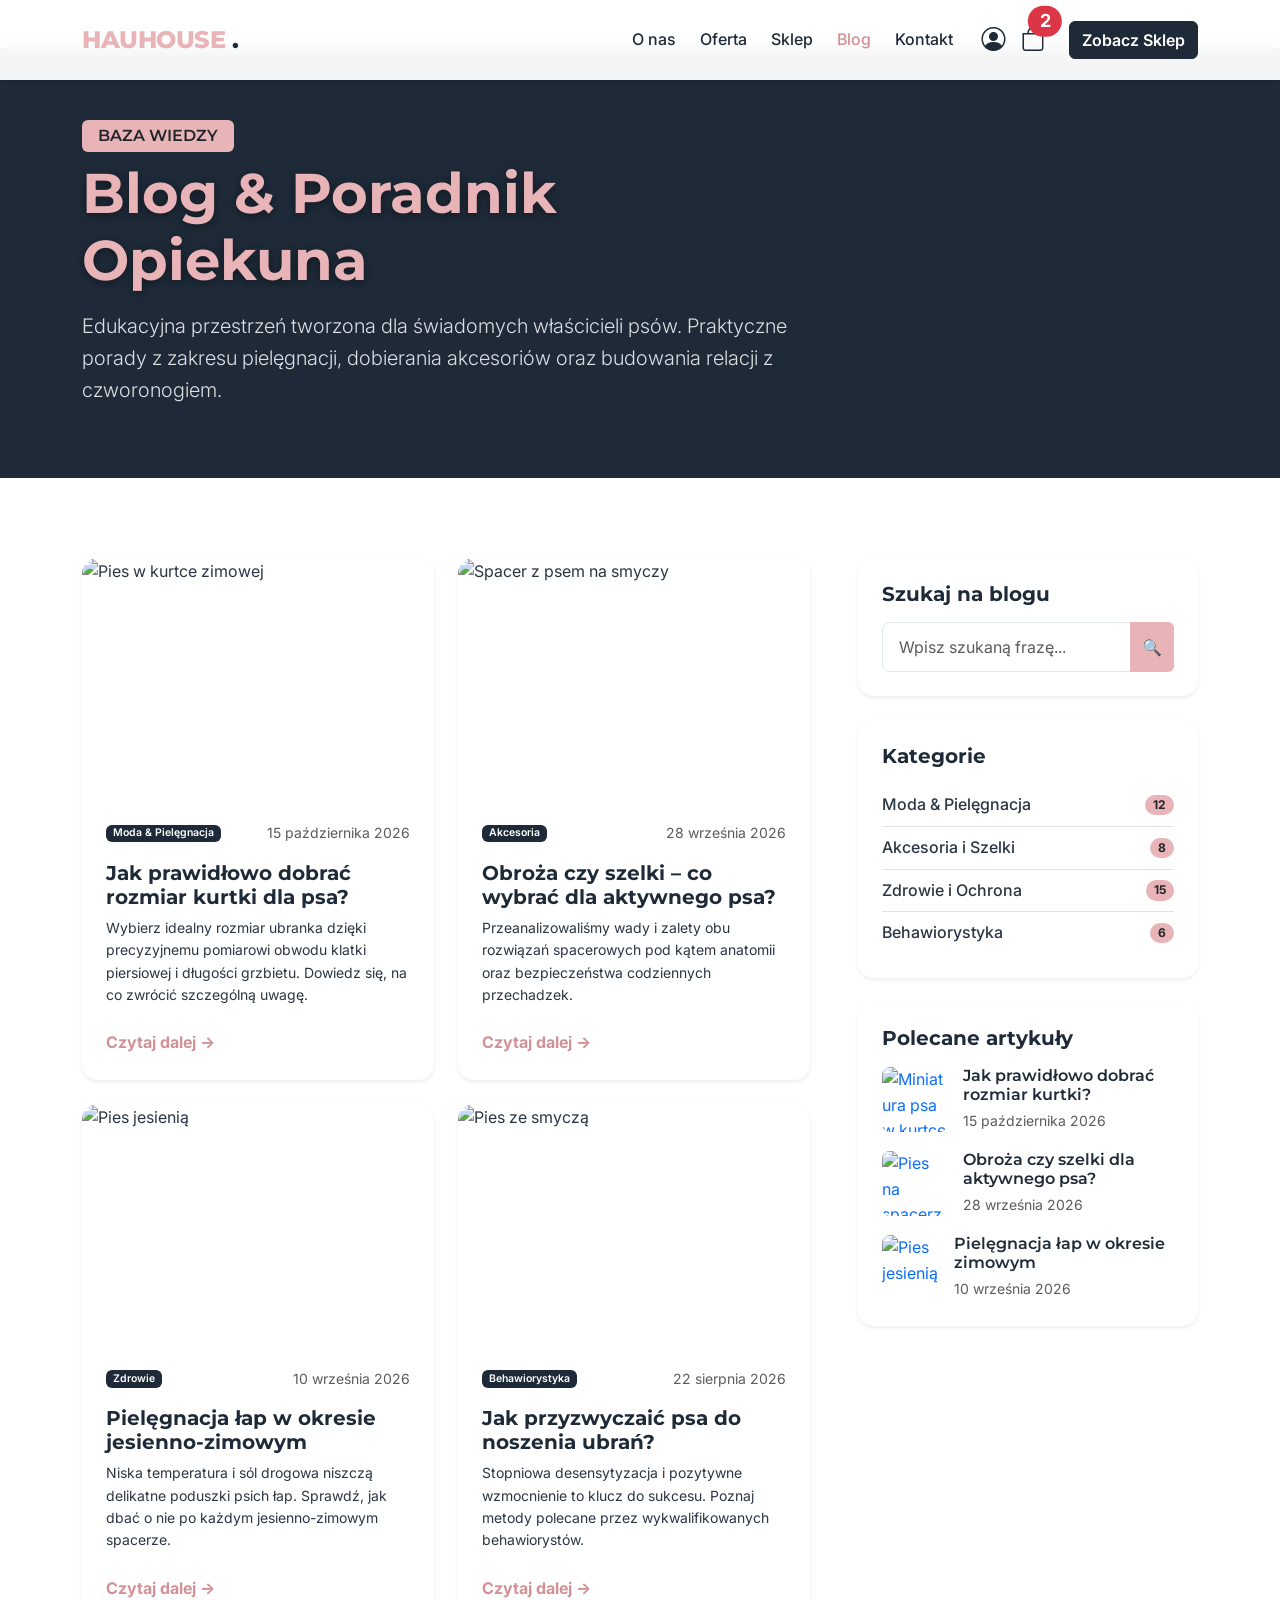
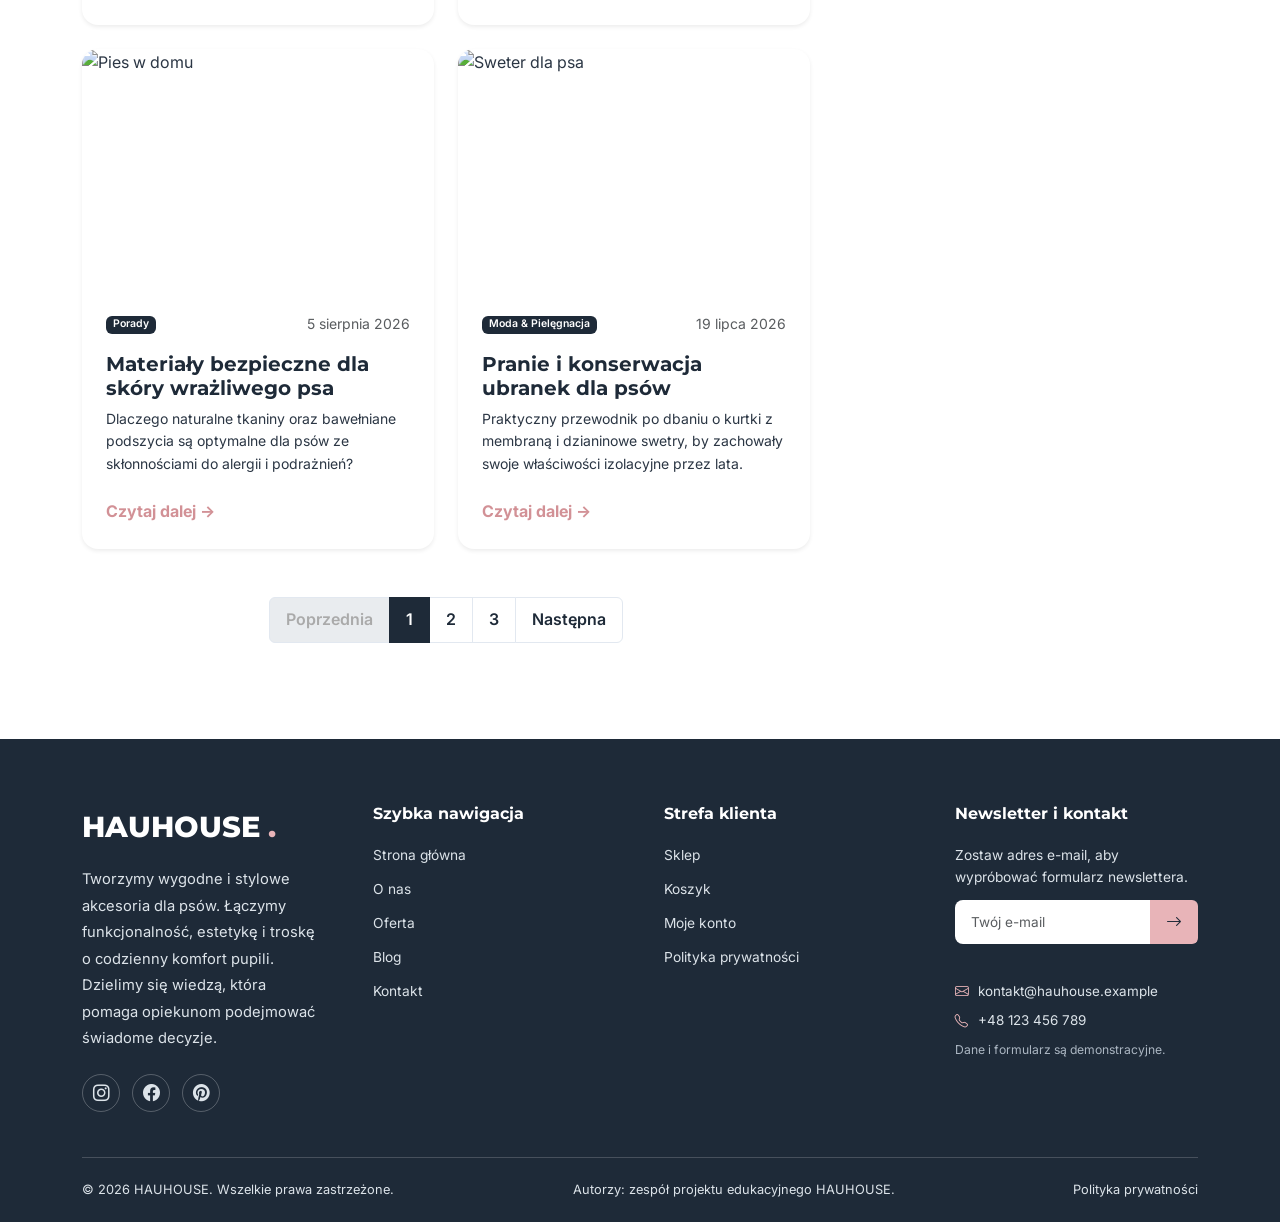
==== blog.html @ 85daff49 "Dodanie plików projektu" ====
<!DOCTYPE html>
<html lang="pl">
 <head>
  <meta charset="utf-8"/>
  <meta content="width=device-width, initial-scale=1.0" name="viewport"/>
  <title>
   Blog &amp; Poradnik Opiekuna - HAUHOUSE
  </title>
  <!-- Google Fonts -->
  <link href="https://fonts.googleapis.com" rel="preconnect"/>
  <link crossorigin="" href="https://fonts.gstatic.com" rel="preconnect"/>
  <link href="https://fonts.googleapis.com/css2?family=Inter:wght@300;400;500;600&amp;family=Montserrat:wght@500;600;700;800&amp;display=swap" rel="stylesheet"/>
  <!-- Bootstrap 5 CSS -->
  <link href="https://cdn.jsdelivr.net/npm/bootstrap@5.3.3/dist/css/bootstrap.min.css" rel="stylesheet"/>
  <!-- Bootstrap Icons - KONTO I KOSZYK -->
  <link href="https://cdn.jsdelivr.net/npm/bootstrap-icons@1.11.3/font/bootstrap-icons.min.css" rel="stylesheet"/>
  <!-- Własne style CSS -->
  <link href="style.css" rel="stylesheet"/>
 </head>
 <body>
  <!-- 1. PASEK NAWIGACYJNY -->
  <header>
   <nav class="navbar navbar-expand-lg fixed-top shadow-sm">
    <div class="container">
     <a class="navbar-brand font-heading brand-pink" href="index.html">
      HAUHOUSE
      <span class="brand-dot">
       .
      </span>
     </a>
     <button aria-controls="navbarMain" aria-expanded="false" aria-label="Prze&lstrok;&aogon;cz nawigacj&eogon;" class="navbar-toggler border-0" data-bs-target="#navbarMain" data-bs-toggle="collapse" type="button">
      <span class="navbar-toggler-icon">
      </span>
     </button>
     <div class="collapse navbar-collapse" id="navbarMain">
      <ul class="navbar-nav ms-auto mb-2 mb-lg-0 fw-medium">
       <li class="nav-item">
        <a class="nav-link" href="index.html#o-nas">
         O nas
        </a>
       </li>
       <li class="nav-item">
        <a class="nav-link" href="index.html#oferta">
         Oferta
        </a>
       </li>
       <li class="nav-item">
        <a class="nav-link" href="sklep.html">
         Sklep
        </a>
       </li>
       <li class="nav-item">
        <a class="nav-link active" href="blog.html">
         Blog
        </a>
       </li>
       <li class="nav-item">
        <a class="nav-link" href="kontakt.html">
         Kontakt
        </a>
       </li>
      </ul>
      <!-- IKONY KONTA I KOSZYKA -->
      <div class="d-flex align-items-center gap-3 ms-lg-3">
       <a aria-label="Konto u&zdot;ytkownika" class="text-primary fs-4" href="konto.html" title="Moje konto">
        <i class="bi bi-person-circle">
        </i>
       </a>
       <a aria-label="Koszyk zakupowy" class="text-primary fs-4 position-relative" href="koszyk.html" title="Koszyk">
        <i class="bi bi-bag">
        </i>
        <span class="position-absolute top-0 start-100 translate-middle badge rounded-pill bg-danger">
         2
        </span>
       </a>
       <a class="btn btn-accent ms-lg-2 d-none d-lg-inline-block" href="sklep.html">
        Zobacz Sklep
       </a>
      </div>
     </div>
    </div>
   </nav>
  </header>
  <!-- 2. NAGŁÓWEK PODSTRONY -->
  <section class="bg-primary-custom text-white py-5 mt-5">
   <div class="container py-4">
    <div class="row">
     <div class="col-lg-8">
      <span class="badge bg-accent text-dark mb-2 px-3 py-2 text-uppercase font-heading fs-6 fw-semibold">
       Baza Wiedzy
      </span>
      <h1 class="display-4 font-heading fw-bold brand-pink-title mb-3">
       Blog &amp; Poradnik Opiekuna
      </h1>
      <p class="lead text-light-custom mb-0">
       Edukacyjna przestrze&nacute; tworzona dla &sacute;wiadomych w&lstrok;a&sacute;cicieli ps&oacute;w.
                                                Praktyczne porady z zakresu piel&eogon;gnacji, dobierania akcesori&oacute;w
                                                oraz budowania relacji z czworonogiem.
      </p>
     </div>
    </div>
   </div>
  </section>
  <!-- 3. UKŁAD GŁÓWNY -->
  <div class="container py-6">
   <div class="row g-5">
    <!-- KOLUMNA Z ARTYKUŁAMI -->
    <main class="col-lg-8">
     <div class="row g-4 mb-5">
      <!-- WPIS 1 -->
      <div class="col-md-6">
       <article class="card h-100 border-0 shadow-sm custom-card">
        <div class="card-img-wrapper">
         <img alt="Pies w kurtce zimowej" class="card-img-top" src="https://images.unsplash.com/photo-1544568100-847a948585b9?auto=format&amp;fit=crop&amp;w=600&amp;q=80"/>
        </div>
        <div class="card-body p-4 d-flex flex-column">
         <div class="d-flex align-items-center justify-content-between small text-muted mb-2">
          <span class="badge bg-accent text-dark fw-semibold">
           Moda &amp; Piel&eogon;gnacja
          </span>
          <time datetime="2026-10-15">
           15 pa&zacute;dziernika 2026
          </time>
         </div>
         <h3 class="h5 card-title font-heading fw-bold text-primary my-2">
          <a class="text-primary text-decoration-none" href="single.html">
           Jak prawid&lstrok;owo dobra&cacute; rozmiar kurtki dla psa?
          </a>
         </h3>
         <p class="card-text text-body-custom small mb-4 flex-grow-1">
          Wybierz idealny rozmiar ubranka dzi&eogon;ki precyzyjnemu pomiarowi obwodu klatki piersiowej i d&lstrok;ugo&sacute;ci grzbietu. Dowiedz si&eogon;, na co zwr&oacute;ci&cacute; szczeg&oacute;ln&aogon; uwag&eogon;.
         </p>
         <a class="text-accent-dark fw-bold text-decoration-none mt-auto" href="single.html">
          Czytaj dalej &rarr;
         </a>
        </div>
       </article>
      </div>
      <!-- WPIS 2 -->
      <div class="col-md-6">
       <article class="card h-100 border-0 shadow-sm custom-card">
        <div class="card-img-wrapper">
         <img alt="Spacer z psem na smyczy" class="card-img-top" src="https://images.unsplash.com/photo-1576201836106-db1758fd1c97?auto=format&amp;fit=crop&amp;w=600&amp;q=80"/>
        </div>
        <div class="card-body p-4 d-flex flex-column">
         <div class="d-flex align-items-center justify-content-between small text-muted mb-2">
          <span class="badge bg-accent text-dark fw-semibold">
           Akcesoria
          </span>
          <time datetime="2026-09-28">
           28 wrze&sacute;nia 2026
          </time>
         </div>
         <h3 class="h5 card-title font-heading fw-bold text-primary my-2">
          <a class="text-primary text-decoration-none" href="single.html">
           Obro&zdot;a czy szelki &ndash; co wybra&cacute; dla aktywnego psa?
          </a>
         </h3>
         <p class="card-text text-body-custom small mb-4 flex-grow-1">
          Przeanalizowali&sacute;my wady i zalety obu rozwi&aogon;za&nacute; spacerowych pod k&aogon;tem anatomii oraz bezpiecze&nacute;stwa codziennych przechadzek.
         </p>
         <a class="text-accent-dark fw-bold text-decoration-none mt-auto" href="single.html">
          Czytaj dalej &rarr;
         </a>
        </div>
       </article>
      </div>
      <!-- WPIS 3 -->
      <div class="col-md-6">
       <article class="card h-100 border-0 shadow-sm custom-card">
        <div class="card-img-wrapper">
         <img alt="Pies jesieni&aogon;" class="card-img-top" src="https://images.unsplash.com/photo-1530281700549-e82e7bf110d6?auto=format&amp;fit=crop&amp;w=600&amp;q=80"/>
        </div>
        <div class="card-body p-4 d-flex flex-column">
         <div class="d-flex align-items-center justify-content-between small text-muted mb-2">
          <span class="badge bg-accent text-dark fw-semibold">
           Zdrowie
          </span>
          <time datetime="2026-09-10">
           10 wrze&sacute;nia 2026
          </time>
         </div>
         <h3 class="h5 card-title font-heading fw-bold text-primary my-2">
          <a class="text-primary text-decoration-none" href="single.html">
           Piel&eogon;gnacja &lstrok;ap w okresie jesienno-zimowym
          </a>
         </h3>
         <p class="card-text text-body-custom small mb-4 flex-grow-1">
          Niska temperatura i s&oacute;l drogowa niszcz&aogon; delikatne poduszki psich &lstrok;ap. Sprawd&zacute;, jak dba&cacute; o nie po ka&zdot;dym jesienno-zimowym spacerze.
         </p>
         <a class="text-accent-dark fw-bold text-decoration-none mt-auto" href="single.html">
          Czytaj dalej &rarr;
         </a>
        </div>
       </article>
      </div>
      <!-- WPIS 4 -->
      <div class="col-md-6">
       <article class="card h-100 border-0 shadow-sm custom-card">
        <div class="card-img-wrapper">
         <img alt="Pies ze smycz&aogon;" class="card-img-top" src="https://images.unsplash.com/photo-1583511655857-d19b40a7a54e?auto=format&amp;fit=crop&amp;w=600&amp;q=80"/>
        </div>
        <div class="card-body p-4 d-flex flex-column">
         <div class="d-flex align-items-center justify-content-between small text-muted mb-2">
          <span class="badge bg-accent text-dark fw-semibold">
           Behawiorystyka
          </span>
          <time datetime="2026-08-22">
           22 sierpnia 2026
          </time>
         </div>
         <h3 class="h5 card-title font-heading fw-bold text-primary my-2">
          <a class="text-primary text-decoration-none" href="single.html">
           Jak przyzwyczai&cacute; psa do noszenia ubra&nacute;?
          </a>
         </h3>
         <p class="card-text text-body-custom small mb-4 flex-grow-1">
          Stopniowa desensytyzacja i pozytywne wzmocnienie to klucz do sukcesu. Poznaj metody polecane przez wykwalifikowanych behawioryst&oacute;w.
         </p>
         <a class="text-accent-dark fw-bold text-decoration-none mt-auto" href="single.html">
          Czytaj dalej &rarr;
         </a>
        </div>
       </article>
      </div>
      <!-- WPIS 5 -->
      <div class="col-md-6">
       <article class="card h-100 border-0 shadow-sm custom-card">
        <div class="card-img-wrapper">
         <img alt="Pies w domu" class="card-img-top" src="https://images.unsplash.com/photo-1517849845537-4d257902454a?auto=format&amp;fit=crop&amp;w=600&amp;q=80"/>
        </div>
        <div class="card-body p-4 d-flex flex-column">
         <div class="d-flex align-items-center justify-content-between small text-muted mb-2">
          <span class="badge bg-accent text-dark fw-semibold">
           Porady
          </span>
          <time datetime="2026-08-05">
           5 sierpnia 2026
          </time>
         </div>
         <h3 class="h5 card-title font-heading fw-bold text-primary my-2">
          <a class="text-primary text-decoration-none" href="single.html">
           Materia&lstrok;y bezpieczne dla sk&oacute;ry wra&zdot;liwego psa
          </a>
         </h3>
         <p class="card-text text-body-custom small mb-4 flex-grow-1">
          Dlaczego naturalne tkaniny oraz bawe&lstrok;niane podszycia s&aogon; optymalne dla ps&oacute;w ze sk&lstrok;onno&sacute;ciami do alergii i podra&zdot;nie&nacute;?
         </p>
         <a class="text-accent-dark fw-bold text-decoration-none mt-auto" href="single.html">
          Czytaj dalej &rarr;
         </a>
        </div>
       </article>
      </div>
      <!-- WPIS 6 -->
      <div class="col-md-6">
       <article class="card h-100 border-0 shadow-sm custom-card">
        <div class="card-img-wrapper">
         <img alt="Sweter dla psa" class="card-img-top" src="https://images.unsplash.com/photo-1537151625747-768eb6cf92b2?auto=format&amp;fit=crop&amp;w=600&amp;q=80"/>
        </div>
        <div class="card-body p-4 d-flex flex-column">
         <div class="d-flex align-items-center justify-content-between small text-muted mb-2">
          <span class="badge bg-accent text-dark fw-semibold">
           Moda &amp; Piel&eogon;gnacja
          </span>
          <time datetime="2026-07-19">
           19 lipca 2026
          </time>
         </div>
         <h3 class="h5 card-title font-heading fw-bold text-primary my-2">
          <a class="text-primary text-decoration-none" href="single.html">
           Pranie i konserwacja ubranek dla ps&oacute;w
          </a>
         </h3>
         <p class="card-text text-body-custom small mb-4 flex-grow-1">
          Praktyczny przewodnik po dbaniu o kurtki z membran&aogon; i dzianinowe swetry, by zachowa&lstrok;y swoje w&lstrok;a&sacute;ciwo&sacute;ci izolacyjne przez lata.
         </p>
         <a class="text-accent-dark fw-bold text-decoration-none mt-auto" href="single.html">
          Czytaj dalej &rarr;
         </a>
        </div>
       </article>
      </div>
     </div>
     <!-- PAGINACJA -->
     <nav aria-label="Nawigacja po stronach bloga">
      <ul class="pagination justify-content-center">
       <li class="page-item disabled">
        <span aria-disabled="true" class="page-link">
         Poprzednia
        </span>
       </li>
       <li aria-current="page" class="page-item active">
        <span class="page-link">
         1
        </span>
       </li>
       <li class="page-item">
        <span class="page-link">
         2
        </span>
       </li>
       <li class="page-item">
        <span class="page-link">
         3
        </span>
       </li>
       <li class="page-item">
        <span class="page-link">
         Nast&eogon;pna
        </span>
       </li>
      </ul>
     </nav>
    </main>
    <!-- PASEK BOCZNY -->
    <aside class="col-lg-4">
     <div class="d-flex flex-column gap-4">
      <!-- WYSZUKIWARKA -->
      <div class="card border-0 shadow-sm p-4 rounded-4 bg-white">
       <h4 class="h5 font-heading fw-bold text-primary mb-3">
        Szukaj na blogu
       </h4>
       <form action="#" method="GET">
        <div class="input-group">
         <input aria-label="Szukaj" class="form-control" name="q" placeholder="Wpisz szukan&aogon; fraz&eogon;..." type="search"/>
         <button aria-label="Szukaj" class="btn btn-accent" type="submit">
          🔍
         </button>
        </div>
       </form>
      </div>
      <!-- KATEGORIE -->
      <div class="card border-0 shadow-sm p-4 rounded-4 bg-white">
       <h4 class="h5 font-heading fw-bold text-primary mb-3">
        Kategorie
       </h4>
       <ul class="list-group list-group-flush">
        <li class="list-group-item d-flex justify-content-between align-items-center px-0 bg-transparent">
         <span class="text-decoration-none text-body-custom fw-medium">
          Moda &amp; Piel&eogon;gnacja
         </span>
         <span class="badge bg-accent text-dark rounded-pill">
          12
         </span>
        </li>
        <li class="list-group-item d-flex justify-content-between align-items-center px-0 bg-transparent">
         <span class="text-decoration-none text-body-custom fw-medium">
          Akcesoria i Szelki
         </span>
         <span class="badge bg-accent text-dark rounded-pill">
          8
         </span>
        </li>
        <li class="list-group-item d-flex justify-content-between align-items-center px-0 bg-transparent">
         <span class="text-decoration-none text-body-custom fw-medium">
          Zdrowie i Ochrona
         </span>
         <span class="badge bg-accent text-dark rounded-pill">
          15
         </span>
        </li>
        <li class="list-group-item d-flex justify-content-between align-items-center px-0 bg-transparent">
         <span class="text-decoration-none text-body-custom fw-medium">
          Behawiorystyka
         </span>
         <span class="badge bg-accent text-dark rounded-pill">
          6
         </span>
        </li>
       </ul>
      </div>
      <!-- POLECANE ARTYKUŁY -->
      <div class="card border-0 shadow-sm p-4 rounded-4 bg-white">
       <h4 class="h5 font-heading fw-bold text-primary mb-3">
        Polecane artyku&lstrok;y
       </h4>
       <div class="d-flex flex-column gap-3">
        <a class="d-flex align-items-center text-decoration-none group" href="single.html">
         <img alt="Miniatura psa w kurtce" class="rounded-3 me-3 object-fit-cover" height="65" src="https://images.unsplash.com/photo-1544568100-847a948585b9?auto=format&amp;fit=crop&amp;w=150&amp;q=80" width="65"/>
         <div>
          <h5 class="h6 font-heading fw-semibold text-primary mb-1 line-clamp-2">
           Jak prawid&lstrok;owo dobra&cacute; rozmiar kurtki?
          </h5>
          <small class="text-muted">
           15 pa&zacute;dziernika 2026
          </small>
         </div>
        </a>
        <a class="d-flex align-items-center text-decoration-none group" href="single.html">
         <img alt="Pies na spacerze" class="rounded-3 me-3 object-fit-cover" height="65" src="https://images.unsplash.com/photo-1576201836106-db1758fd1c97?auto=format&amp;fit=crop&amp;w=150&amp;q=80" width="65"/>
         <div>
          <h5 class="h6 font-heading fw-semibold text-primary mb-1 line-clamp-2">
           Obro&zdot;a czy szelki dla aktywnego psa?
          </h5>
          <small class="text-muted">
           28 wrze&sacute;nia 2026
          </small>
         </div>
        </a>
        <a class="d-flex align-items-center text-decoration-none group" href="single.html">
         <img alt="Pies jesieni&aogon;" class="rounded-3 me-3 object-fit-cover" height="65" src="https://images.unsplash.com/photo-1530281700549-e82e7bf110d6?auto=format&amp;fit=crop&amp;w=150&amp;q=80" width="65"/>
         <div>
          <h5 class="h6 font-heading fw-semibold text-primary mb-1 line-clamp-2">
           Piel&eogon;gnacja &lstrok;ap w okresie zimowym
          </h5>
          <small class="text-muted">
           10 wrze&sacute;nia 2026
          </small>
         </div>
        </a>
       </div>
      </div>
     </div>
    </aside>
   </div>
  </div>
  <!-- 4. STOPKA SERWISU -->
  <footer aria-label="Stopka serwisu" class="corporate-footer">
   <div class="container">
    <div class="row g-4 g-lg-5">
     <!-- KOLUMNA 1: O MARCE -->
     <div class="col-12 col-md-6 col-lg-3">
      <a class="footer-brand" href="index.html">
       HAUHOUSE
       <span>
        .
       </span>
      </a>
      <p class="footer-description">
       Tworzymy wygodne i stylowe akcesoria dla ps&oacute;w. &Lstrok;&aogon;czymy funkcjonalno&sacute;&cacute;, estetyk&eogon; i trosk&eogon; o codzienny komfort pupili. Dzielimy si&eogon; wiedz&aogon;, kt&oacute;ra pomaga opiekunom podejmowa&cacute; &sacute;wiadome decyzje.
      </p>
      <div aria-label="Media spo&lstrok;eczno&sacute;ciowe" class="footer-socials">
       <a aria-label="Instagram &mdash; strona platformy, profil HAUHOUSE nie istnieje" href="https://www.instagram.com/" rel="noopener noreferrer" target="_blank" title="Instagram (link demonstracyjny)">
        <i aria-hidden="true" class="bi bi-instagram">
        </i>
       </a>
       <a aria-label="Facebook &mdash; strona platformy, profil HAUHOUSE nie istnieje" href="https://www.facebook.com/" rel="noopener noreferrer" target="_blank" title="Facebook (link demonstracyjny)">
        <i aria-hidden="true" class="bi bi-facebook">
        </i>
       </a>
       <a aria-label="Pinterest &mdash; strona platformy, profil HAUHOUSE nie istnieje" href="https://www.pinterest.com/" rel="noopener noreferrer" target="_blank" title="Pinterest (link demonstracyjny)">
        <i aria-hidden="true" class="bi bi-pinterest">
        </i>
       </a>
      </div>
     </div>
     <!-- KOLUMNA 2: NAWIGACJA -->
     <div class="col-6 col-md-6 col-lg-3">
      <h2 class="footer-heading">
       Szybka nawigacja
      </h2>
      <ul class="footer-links">
       <li>
        <a href="index.html">
         Strona g&lstrok;&oacute;wna
        </a>
       </li>
       <li>
        <a href="index.html#o-nas">
         O nas
        </a>
       </li>
       <li>
        <a href="index.html#oferta">
         Oferta
        </a>
       </li>
       <li>
        <a href="blog.html">
         Blog
        </a>
       </li>
       <li>
        <a href="kontakt.html">
         Kontakt
        </a>
       </li>
      </ul>
     </div>
     <!-- KOLUMNA 3: STREFA KLIENTA -->
     <div class="col-6 col-md-6 col-lg-3">
      <h2 class="footer-heading">
       Strefa klienta
      </h2>
      <ul class="footer-links">
       <li>
        <a href="sklep.html">
         Sklep
        </a>
       </li>
       <li>
        <a href="koszyk.html">
         Koszyk
        </a>
       </li>
       <li>
        <a href="konto.html">
         Moje konto
        </a>
       </li>
       <li>
        <a href="polityka-prywatnosci.html">
         Polityka prywatno&sacute;ci
        </a>
       </li>
      </ul>
     </div>
     <!-- KOLUMNA 4: NEWSLETTER I KONTAKT -->
     <div class="col-12 col-md-6 col-lg-3">
      <h2 class="footer-heading">
       Newsletter i kontakt
      </h2>
      <p class="footer-newsletter-label">
       Zostaw adres e-mail, aby wypr&oacute;bowa&cacute; formularz newslettera.
      </p>
      <form aria-label="Formularz demonstracyjny newslettera" class="footer-newsletter">
       <label class="visually-hidden" for="footer-newsletter-email">
        Adres e-mail
       </label>
       <div class="input-group">
        <input autocomplete="email" class="form-control" id="footer-newsletter-email" name="email" placeholder="Tw&oacute;j e-mail" required="" type="email"/>
        <button aria-label="Wypr&oacute;buj zapis na newsletter" class="btn footer-newsletter-button" type="submit">
         <i aria-hidden="true" class="bi bi-arrow-right">
         </i>
        </button>
       </div>
       <p aria-live="polite" class="footer-newsletter-status" role="status">
       </p>
      </form>
      <p class="footer-contact">
       <i aria-hidden="true" class="bi bi-envelope">
       </i>
       <a href="mailto:kontakt@hauhouse.example">
        kontakt@hauhouse.example
       </a>
      </p>
      <p class="footer-contact">
       <i aria-hidden="true" class="bi bi-telephone">
       </i>
       <a href="tel:+48123456789">
        +48 123 456 789
       </a>
      </p>
      <p class="footer-small">
       Dane i formularz s&aogon; demonstracyjne.
      </p>
     </div>
    </div>
    <!-- DOLNY PASEK PRAWNY -->
    <div class="footer-bottom">
     <span>
      &copy; 2026 HAUHOUSE. Wszelkie prawa zastrze&zdot;one.
     </span>
     <span>
      Autorzy: zesp&oacute;&lstrok; projektu edukacyjnego HAUHOUSE.
     </span>
     <a href="polityka-prywatnosci.html">
      Polityka prywatno&sacute;ci
     </a>
    </div>
   </div>
  </footer>
  <!-- Bootstrap 5 JS Bundle -->
  <script src="https://cdn.jsdelivr.net/npm/bootstrap@5.3.3/dist/js/bootstrap.bundle.min.js">
  </script>
  <script>
   // Newsletter demonstracyjny: nie zapisuje ani nie przesyła danych.
    document.querySelectorAll('.footer-newsletter').forEach(function (form) {
        form.addEventListener('submit', function (event) {
            event.preventDefault();
            if (!form.reportValidity()) return;
            const status = form.querySelector('.footer-newsletter-status');
            status.textContent = 'To formularz demonstracyjny. Adres nie został zapisany ani wysłany.';
            form.reset();
        });
    });
  </script>
 </body>
</html>
---- style.css ----
/* ======================================================================
   HAUHOUSE - Niestandardowy arkusz stylów
   ====================================================================== */

/* 1. ZMIENNE GLOBALNE I KOLORYSTYKA MARKI */
:root {
    --color-primary: #1E2A38;
    --color-secondary: #F8F6F2;
    --color-accent: #E8B4B8;
    --color-text: #2B3644;
    --color-white: #FFFFFF;

    --color-accent-dark: #d29196;
    --color-primary-light: #2c3e52;

    --font-heading: 'Montserrat', sans-serif;
    --font-body: 'Inter', sans-serif;

    --bs-primary: var(--color-primary);
    --bs-body-font-family: var(--font-body);
    --bs-body-color: var(--color-text);
}

/* 2. PŁYNNY SCROLL I RESET */
html {
    scroll-behavior: smooth;
    scroll-padding-top: 80px;
}

body {
    font-family: var(--font-body);
    color: var(--color-text);
    background-color: var(--color-white);
    line-height: 1.6;
}

/* 3. TYPOGRAFIA */
.font-heading {
    font-family: var(--font-heading);
}

h1, h2, h3, h4, h5, h6 {
    font-family: var(--font-heading);
    color: var(--color-primary);
}

.brand-pink-title {
    color: #E8B4B8 !important;
    text-shadow: 0 2px 10px rgba(0, 0, 0, 0.4);
}

.brand-pink {
    color: #E8B4B8 !important;
    font-weight: 800;
    font-size: 1.5rem;
    letter-spacing: -0.5px;
}

.brand-dot {
    color: var(--color-primary);
}

.text-primary {
    color: var(--color-primary) !important;
}

.text-accent {
    color: var(--color-accent) !important;
}

.text-body-custom {
    color: var(--color-text);
}

.text-light-custom {
    color: rgba(255, 255, 255, 0.85);
}

.text-accent-dark {
    color: var(--color-accent-dark);
}

.tracking-wider {
    letter-spacing: 1.5px;
}

/* 4. PRZYCISKI I AKCENTY */
.btn-accent {
    background-color: var(--color-accent);
    color: var(--color-primary);
    border: none;
    font-weight: 600;
    transition: all 0.3s ease;
}

.btn-accent:hover,
.btn-accent:focus {
    background-color: var(--color-accent-dark);
    color: var(--color-primary);
    transform: translateY(-2px);
    box-shadow: 0 4px 12px rgba(232, 180, 184, 0.4);
}

.btn-outline-primary {
    color: var(--color-primary);
    border-color: var(--color-primary);
}

.btn-outline-primary:hover {
    background-color: var(--color-primary);
    border-color: var(--color-primary);
    color: var(--color-white);
}

.bg-primary-custom {
    background-color: var(--color-primary) !important;
}

.bg-secondary-custom {
    background-color: var(--color-secondary) !important;
}

.bg-accent {
    background-color: var(--color-accent) !important;
}

.border-accent {
    border-color: var(--color-accent) !important;
}

/* 5. PASEK NAWIGACYJNY I HERO */
.navbar {
    background-color: rgba(255, 255, 255, 0.95);
    backdrop-filter: blur(10px);
    padding-top: 1rem;
    padding-bottom: 1rem;
    transition: all 0.3s ease;
}

.nav-link {
    color: var(--color-primary) !important;
    margin: 0 0.25rem;
}

.nav-link:hover,
.nav-link.active {
    color: var(--color-accent-dark) !important;
}

.hero-section {
    background: linear-gradient(
        135deg,
        var(--color-primary) 0%,
        var(--color-primary-light) 100%
    );
    padding-top: 140px;
    padding-bottom: 90px;
    min-height: 85vh;
}

.hero-img {
    object-fit: cover;
    width: 100%;
    max-height: 500px;
}

.hero-floating-card {
    position: absolute;
    bottom: -20px;
    left: -20px;
    background: var(--color-white);
    border-left: 4px solid var(--color-accent);
}

/* 6. KARTY W OFERCIE I BLOGU */
.custom-card {
    border-radius: 1rem;
    overflow: hidden;
    transition: transform 0.3s ease, box-shadow 0.3s ease;
    background-color: var(--color-white);
}

.custom-card:hover {
    transform: translateY(-8px);
    box-shadow: 0 15px 30px rgba(30, 42, 56, 0.1) !important;
}

.card-img-wrapper {
    height: 240px;
    overflow: hidden;
}

.card-img-wrapper img {
    width: 100%;
    height: 100%;
    object-fit: cover;
    transition: transform 0.5s ease;
}

.custom-card:hover .card-img-wrapper img {
    transform: scale(1.05);
}

/* 7. SEKCJA KONTAKT */
.contact-icon-box {
    width: 48px;
    height: 48px;
    background-color: var(--color-white);
    display: flex;
    align-items: center;
    justify-content: center;
    font-size: 1.25rem;
    box-shadow: 0 4px 10px rgba(0, 0, 0, 0.05);
}

.form-control,
.form-select {
    border-color: #E2E8F0;
    color: var(--color-text);
    padding: 0.75rem 1rem;
    border-radius: 0.5rem;
}

.form-control:focus,
.form-select:focus {
    border-color: var(--color-accent-dark);
    box-shadow: 0 0 0 0.25rem rgba(232, 180, 184, 0.25);
}

/* ======================================================================
   SEKCJA SPECYFICZNA DLA MODUŁU BLOGA (blog.html & single.html)
   ====================================================================== */

.breadcrumb-wrapper {
    padding-top: 95px !important;
}

.article-lead-image {
    max-height: 480px;
    object-fit: cover;
    width: 100%;
}

.article-figure-image {
    max-height: 400px;
    object-fit: cover;
    width: 100%;
}

.pagination .page-item .page-link {
    color: var(--color-primary);
    border-color: #E2E8F0;
}

.pagination .page-item.active .page-link {
    background-color: var(--color-primary);
    border-color: var(--color-primary);
    color: var(--color-white);
}

.pagination .page-item .page-link:hover {
    background-color: var(--color-secondary);
    color: var(--color-primary-light);
}

.line-clamp-2 {
    display: -webkit-box;
    -webkit-line-clamp: 2;
    -webkit-box-orient: vertical;
    overflow: hidden;
}

/* ======================================================================
   POMOCNICZE KLASY I MEDIA QUERIES
   ====================================================================== */

.py-6 {
    padding-top: 5rem;
    padding-bottom: 5rem;
}

.max-w-700 {
    max-width: 700px;
}

.hover-white:hover {
    color: var(--color-white) !important;
}

@media (max-width: 991.98px) {
    .hero-section {
        padding-top: 120px;
        text-align: center;
    }

    .hero-floating-card {
        display: none !important;
    }

    .py-6 {
        padding-top: 3.5rem;
        padding-bottom: 3.5rem;
    }

    .breadcrumb-wrapper {
        padding-top: 85px !important;
    }
}

/* ======================================================================
   POPRAWIONE KOLORY: PRZYCISK W NAWIGACJI I ETYKIETY KATEGORII
   Reguły są poza @media, więc działają na komputerach i telefonach.
   ====================================================================== */

/* Tylko przycisk „Zobacz Sklep” w pasku nawigacji */
body .navbar a.btn.btn-accent {
    background-color: #1E2A38 !important;
    color: #FFFFFF !important;
    border: 1px solid #1E2A38 !important;
}

body .navbar a.btn.btn-accent:hover,
body .navbar a.btn.btn-accent:focus,
body .navbar a.btn.btn-accent:active {
    background-color: #2C3E52 !important;
    color: #FFFFFF !important;
    border-color: #2C3E52 !important;
}

/* Etykiety kategorii wewnątrz kart artykułów na stronie głównej i blogu */
body .custom-card .badge.bg-accent,
body .custom-card .badge.bg-accent.text-dark {
    background-color: #1E2A38 !important;
    color: #FFFFFF !important;
}

/* MODUŁ E-COMMERCE */

/* MODUŁ SKLEP */

/* ==========================================
   HAUHOUSE - STYLE STRONY SKLEPU
   ========================================== */

/* Nagłówek sklepu */

.shop-heading {
    padding: 2rem 0 3rem;
}

.shop-heading p {
    max-width: 700px;
}

/* Breadcrumb */

.breadcrumb-wrapper {
    padding-top: 95px !important;
}

.breadcrumb-item + .breadcrumb-item::before {
    color: var(--color-accent-dark);
}

.breadcrumb-item.active {
    color: var(--color-accent-dark);
}

/* Sekcja sklepu */

.shop-section {
    background-color: var(--color-white);
}

/* Panel filtrów */

.filter-panel {
    background-color: var(--color-secondary);
    padding: 1.75rem;
    border-radius: 1rem;
    position: sticky;
    top: 110px;
}

.filter-group h3 {
    font-family: var(--font-heading);
    font-size: 1rem;
    font-weight: 700;
    color: var(--color-primary);
    margin-bottom: 1rem;
}

.filter-option {
    display: flex;
    align-items: center;
    gap: 0.65rem;
    margin-bottom: 0.75rem;
    color: var(--color-text);
    font-size: 0.9rem;
    cursor: pointer;
}

.filter-option input {
    width: 17px;
    height: 17px;
    accent-color: var(--color-accent-dark);
    cursor: pointer;
    flex-shrink: 0;
}

.filter-panel hr {
    border-color: #dce0e4;
    margin: 1.5rem 0;
}

/* Suwak cenowy */

.form-range::-webkit-slider-thumb {
    background-color: var(--color-accent-dark);
}

.form-range::-moz-range-thumb {
    background-color: var(--color-accent-dark);
    border: none;
}

/* Pasek sortowania */

.shop-toolbar {
    padding: 1rem 1.25rem;
    background-color: var(--color-secondary);
    border-radius: 0.75rem;
}

.shop-toolbar select {
    min-width: 190px;
    background-color: var(--color-white);
}

/* Zdjęcia produktów */

.product-image {
    position: relative;
    height: 240px;
    overflow: hidden;
    background-color: var(--color-secondary);
}

.product-image img {
    width: 100%;
    height: 100%;
    object-fit: cover;
    transition: transform 0.5s ease;
}

.custom-card:hover .product-image img {
    transform: scale(1.05);
}

/* Etykiety promocyjne */

.product-badge {
    position: absolute;
    top: 15px;
    left: 15px;
    background-color: var(--color-accent);
    color: var(--color-primary);
    font-family: var(--font-heading);
    font-size: 0.75rem;
    font-weight: 700;
    padding: 0.45rem 0.8rem;
    border-radius: 2rem;
    z-index: 2;
}

/* Ceny produktów */

.product-price {
    font-family: var(--font-heading);
    font-size: 1.2rem;
    font-weight: 800;
    color: var(--color-primary);
}

.product-price del {
    display: inline-block;
    margin-left: 0.4rem;
    font-family: var(--font-body);
    font-size: 0.85rem;
    font-weight: 400;
    color: #999;
}

/* Przyciski kart */

.product-item .btn {
    font-size: 0.9rem;
    font-weight: 600;
    padding: 0.65rem 0.5rem;
}

/* Paginacja */

.pagination .page-item .page-link {
    color: var(--color-primary);
    border-color: #E2E8F0;
    padding: 0.6rem 1rem;
    font-weight: 600;
}

.pagination .page-item.active .page-link {
    background-color: var(--color-primary);
    border-color: var(--color-primary);
    color: var(--color-white);
}

.pagination .page-item .page-link:hover {
    background-color: var(--color-accent);
    color: var(--color-primary);
}

.pagination .page-item.disabled .page-link {
    color: #aaa;
}

/* Brak produktów */

#noProducts {
    background-color: var(--color-secondary);
    border-radius: 1rem;
}

/* Responsywność */

@media (max-width: 991.98px) {

    .filter-panel {
        position: static;
        margin-bottom: 1rem;
    }

    .shop-heading {
        padding-bottom: 2rem;
    }

}

@media (max-width: 575.98px) {

    .shop-toolbar {
        align-items: stretch !important;
    }

    .shop-toolbar > div {
        width: 100%;
    }

    .shop-toolbar select {
        width: 100%;
        min-width: 0;
    }

    .product-image {
        height: 220px;
    }

    .filter-panel {
        padding: 1.25rem;
    }

}

/* MODUŁ PRODUKT */


/* =====================================
   STRONA SZCZEGÓŁÓW PRODUKTU HAUHOUSE
===================================== */

.product-page {
    padding-top: 30px;
    padding-bottom: 80px;
}

/* BREADCRUMB */

.product-breadcrumb {
    margin-bottom: 30px;
}

.product-breadcrumb .breadcrumb {
    font-size: 13px;
}

.product-breadcrumb a {
    color: #777;
    text-decoration: none;
}

.product-breadcrumb a:hover {
    color: #c58d9d;
}

.product-breadcrumb .active {
    color: #222;
}

/* GŁÓWNA SEKCJA */

.product-main {
    align-items: start;
    margin-bottom: 90px;
}

/* GALERIA */

.product-main-image {
    position: relative;
    overflow: hidden;
    border-radius: 16px;
    background: #f5f2ef;
}

.product-main-image img {
    width: 100%;
    height: 540px;
    object-fit: cover;
    display: block;
}

.product-image-badge {
    position: absolute;
    top: 20px;
    left: 20px;
    z-index: 2;
    background: #c58d9d;
    color: white;
    padding: 8px 15px;
    border-radius: 30px;
    font-size: 12px;
    font-weight: 600;
}

.product-thumbnails {
    display: grid;
    grid-template-columns: repeat(4, 1fr);
    gap: 12px;
    margin-top: 15px;
}

.thumbnail {
    padding: 0;
    border: 2px solid transparent;
    border-radius: 10px;
    overflow: hidden;
    background: none;
    cursor: pointer;
}

.thumbnail img {
    width: 100%;
    height: 110px;
    display: block;
    object-fit: cover;
}

.thumbnail.active {
    border-color: #c58d9d;
}

/* INFORMACJE O PRODUKCIE */

.product-details {
    padding: 10px 0 0 15px;
}

.product-category {
    color: #bd8998;
    font-size: 12px;
    font-weight: 700;
    letter-spacing: 2px;
    margin-bottom: 12px;
}

.product-details h1 {
    font-family: 'Montserrat', sans-serif;
    font-size: 34px;
    font-weight: 700;
    line-height: 1.3;
    margin-bottom: 12px;
    color: #242424;
}

.product-code {
    color: #888;
    font-size: 13px;
    margin-bottom: 15px;
}

.product-rating {
    display: flex;
    align-items: center;
    gap: 9px;
    margin-bottom: 22px;
    font-size: 13px;
}

.stars {
    color: #e6a94e;
    letter-spacing: 2px;
    font-size: 17px;
}

.rating-number {
    font-weight: 600;
}

.product-rating a {
    color: #777;
    text-decoration: underline;
}

/* CENA */

.product-details .product-price {
    display: flex;
    align-items: center;
    flex-wrap: wrap;
    gap: 12px;
    margin-bottom: 15px;
}

.current-price {
    font-family: 'Montserrat', sans-serif;
    font-size: 30px;
    font-weight: 700;
    color: #242424;
}

.old-price {
    font-size: 16px;
    color: #999;
    text-decoration: line-through;
}

.discount-label {
    background: #f4e2e6;
    color: #a65f73;
    padding: 5px 10px;
    border-radius: 5px;
    font-size: 12px;
    font-weight: 700;
}

/* DOSTĘPNOŚĆ */

.product-availability {
    color: #48815b;
    font-size: 13px;
    font-weight: 600;
    margin-bottom: 22px;
}

.product-availability i {
    margin-right: 5px;
}

.product-intro {
    color: #666;
    font-size: 14px;
    line-height: 1.9;
    margin-bottom: 25px;
}

.product-details hr {
    border-color: #e9e9e9;
    margin: 25px 0;
}

/* FORMULARZ */

.product-form .form-label {
    font-size: 13px;
    font-weight: 600;
    margin-bottom: 9px;
}

.product-form .form-select,
.product-form .form-control {
    border: 1px solid #dedede;
    border-radius: 8px;
    min-height: 46px;
    font-size: 14px;
    box-shadow: none;
}

.product-form .form-select:focus,
.product-form .form-control:focus {
    border-color: #c58d9d;
}

.quantity-wrapper {
    max-width: 130px;
}

/* PRZYCISK KOSZYKA */

.btn-add-cart {
    display: flex;
    align-items: center;
    justify-content: center;
    gap: 10px;
    width: 100%;
    min-height: 52px;
    background: #c58d9d;
    border: 1px solid #c58d9d;
    border-radius: 8px;
    color: white;
    font-size: 14px;
    font-weight: 700;
    transition: 0.3s;
}

.btn-add-cart:hover {
    background: #ad7586;
    border-color: #ad7586;
    color: white;
}

/* ZALETY PRODUKTU */

.product-benefits {
    display: flex;
    flex-wrap: wrap;
    gap: 20px;
    margin-top: 28px;
}

.product-benefits div {
    display: flex;
    align-items: center;
    gap: 8px;
    color: #777;
    font-size: 12px;
}

.product-benefits i {
    color: #c58d9d;
    font-size: 18px;
}

/* ZAKŁADKI */

.product-information {
    margin-bottom: 90px;
}

.product-tabs {
    border-bottom: 1px solid #e6e6e6;
    gap: 25px;
}

.product-tabs .nav-link {
    color: #777;
    background: transparent;
    border: none;
    border-bottom: 2px solid transparent;
    border-radius: 0;
    padding: 15px 5px;
    font-size: 14px;
    font-weight: 600;
}

.product-tabs .nav-link:hover {
    color: #c58d9d;
}

.product-tabs .nav-link.active {
    color: #c58d9d;
    background: transparent;
    border-bottom: 2px solid #c58d9d;
}

.product-tab-content {
    padding: 35px 5px;
    color: #666;
    font-size: 14px;
    line-height: 1.9;
}

.product-tab-content h3 {
    font-family: 'Montserrat', sans-serif;
    font-size: 21px;
    color: #292929;
    font-weight: 700;
    margin-bottom: 20px;
}

.product-tab-content ul {
    padding-left: 20px;
}

.product-tab-content li {
    margin-bottom: 8px;
}

/* TABELA SPECYFIKACJI */

.specification-table {
    max-width: 750px;
    font-size: 14px;
}

.specification-table th {
    width: 35%;
    color: #444;
    font-weight: 600;
}

.specification-table td {
    color: #777;
}

/* OPINIE */

.review-summary {
    display: flex;
    align-items: center;
    gap: 20px;
    padding: 20px 0 30px;
}

.review-big-number {
    font-family: 'Montserrat', sans-serif;
    font-size: 48px;
    font-weight: 700;
    color: #292929;
}

.review-summary p {
    margin: 5px 0 0;
    font-size: 13px;
}

.review-item {
    max-width: 800px;
    border-top: 1px solid #e9e9e9;
    padding: 22px 0;
}

.review-item h5 {
    color: #292929;
    font-size: 15px;
    font-weight: 700;
    margin: 8px 0;
}

.review-item p {
    margin-bottom: 8px;
}

.review-author {
    font-size: 12px;
    color: #999;
}

/* POLECANE PRODUKTY */

.related-products {
    padding-top: 15px;
}

.product-page .section-heading {
    margin-bottom: 35px;
}

.product-page .section-heading h2 {
    font-family: 'Montserrat', sans-serif;
    font-size: 28px;
    font-weight: 700;
    color: #292929;
    margin-bottom: 12px;
}

.product-page .section-heading > p:last-child {
    color: #888;
    font-size: 14px;
}

.related-card {
    height: 100%;
}

.related-card img {
    width: 100%;
    height: 260px;
    object-fit: cover;
    border-radius: 12px;
    transition: transform 0.4s;
}

.related-card > a {
    display: block;
    overflow: hidden;
    border-radius: 12px;
}

.related-card > a:hover img {
    transform: scale(1.04);
}

.related-card-info {
    padding-top: 15px;
}

.related-card-info h5 {
    font-size: 15px;
    font-weight: 600;
    margin-bottom: 7px;
}

.related-card-info h5 a {
    color: #292929;
    text-decoration: none;
}

.related-card-info h5 a:hover {
    color: #c58d9d;
}

.related-card-info p {
    font-size: 14px;
    font-weight: 700;
    color: #292929;
}

/* STOPKA */

.site-footer {
    background: #282626;
    color: #fff;
    padding: 55px 0 20px;
}

.site-footer h3 {
    font-family: 'Montserrat', sans-serif;
    font-weight: 800;
    margin-bottom: 15px;
}

.site-footer h5 {
    font-size: 14px;
    font-weight: 700;
    margin-bottom: 18px;
}

.site-footer p,
.site-footer li {
    color: #c7c3c3;
    font-size: 13px;
    line-height: 1.8;
}

.site-footer ul {
    list-style: none;
    padding: 0;
}

.site-footer li {
    margin-bottom: 8px;
}

.site-footer a {
    color: #c7c3c3;
    text-decoration: none;
    transition: 0.3s;
}

.site-footer a:hover {
    color: #d7a4b2;
}

.footer-socials {
    display: flex;
    gap: 15px;
    font-size: 20px;
}

.footer-bottom {
    border-top: 1px solid #484444;
    margin-top: 35px;
    padding-top: 20px;
    text-align: center;
}

.footer-bottom p {
    margin: 0;
    font-size: 12px;
}


/* RESPONSYWNOŚĆ */

@media (max-width: 991px) {
    .product-details {
        padding: 10px 0 0;
    }

    .product-main-image img {
        height: 450px;
    }

    .product-main {
        margin-bottom: 65px;
    }

    .related-card img {
        height: 220px;
    }
}

@media (max-width: 576px) {
    .product-page {
        padding-top: 30px;
        padding-bottom: 55px;
    }

    .product-main-image img {
        height: 350px;
    }

    .thumbnail img {
        height: 75px;
    }

    .product-details h1 {
        font-size: 26px;
    }

    .current-price {
        font-size: 26px;
    }

    .product-benefits {
        gap: 13px;
    }

    .product-benefits div {
        font-size: 11px;
    }

    .product-tabs {
        gap: 8px;
        flex-wrap: nowrap;
        overflow-x: auto;
    }

    .product-tabs .nav-link {
        white-space: nowrap;
        font-size: 12px;
        padding: 12px 4px;
    }

    .product-tab-content {
        padding: 25px 0;
    }

    .product-page .section-heading h2 {
        font-size: 23px;
    }

    .related-card img {
        height: 170px;
    }

    .related-card-info h5 {
        font-size: 13px;
    }
}

/* ODSTĘP POD NAWIGACJĄ */

.product-page {
    padding-top: 70px !important;
}
/* ODSTĘP POD NAWIGACJĄ */

.product-page {
    padding-top: 130px !important;
}

/* Odstęp między okruszkami a produktem */
.product-breadcrumb {
    margin-bottom: 35px;
}

/* Wersja mobilna */
@media (max-width: 576px) {
    .product-page {
        padding-top: 95px !important;
    }
}

/* MODUŁ KOSZYK */


/* =====================================
   STRONA KOSZYKA HAUHOUSE
===================================== */

.cart-page {
    padding-top: 150px;
    padding-bottom: 90px;
}

/* NAGŁÓWEK */

.cart-heading {
    margin-bottom: 25px;
}

.cart-category {
    color: #bd8998;
    font-size: 12px;
    font-weight: 700;
    letter-spacing: 2px;
    margin-bottom: 12px;
}

.cart-heading h1 {
    font-family: 'Montserrat', sans-serif;
    font-size: 36px;
    font-weight: 700;
    color: #242424;
    margin-bottom: 12px;
}

.cart-heading > p:last-child {
    color: #888;
    font-size: 14px;
}

/* BREADCRUMB */

.cart-breadcrumb {
    margin-bottom: 35px;
}

.cart-breadcrumb .breadcrumb {
    font-size: 13px;
}

.cart-breadcrumb a {
    color: #777;
    text-decoration: none;
}

.cart-breadcrumb a:hover {
    color: #c58d9d;
}

.cart-breadcrumb .active {
    color: #222;
}

/* KARTA PRODUKTÓW */

.cart-products-card {
    background: white;
    border: 1px solid #ededed;
    border-radius: 14px;
    padding: 25px;
}

.cart-card-heading {
    display: flex;
    align-items: center;
    justify-content: space-between;
    margin-bottom: 25px;
}

.cart-card-heading h2 {
    font-family: 'Montserrat', sans-serif;
    font-size: 19px;
    font-weight: 700;
    color: #292929;
    margin: 0;
}

.cart-card-heading span {
    color: #999;
    font-size: 13px;
}

/* TABELA */

.cart-table {
    margin-bottom: 0;
    min-width: 650px;
}

.cart-table thead th {
    color: #888;
    font-size: 11px;
    font-weight: 700;
    text-transform: uppercase;
    letter-spacing: 0.7px;
    border-bottom: 1px solid #ededed;
    padding: 15px 10px;
    white-space: nowrap;
}

.cart-table tbody td {
    padding: 20px 10px;
    border-bottom: 1px solid #f0f0f0;
}

.cart-product {
    display: flex;
    align-items: center;
    gap: 14px;
    min-width: 210px;
}

.cart-product img {
    width: 75px;
    height: 80px;
    object-fit: cover;
    border-radius: 9px;
    background: #f5f2ef;
}

.cart-product h5 {
    font-size: 13px;
    font-weight: 700;
    color: #292929;
    margin-bottom: 7px;
}

.cart-product small {
    display: block;
    color: #999;
    font-size: 11px;
    margin-top: 3px;
}

.cart-price {
    color: #333 !important;
    font-size: 13px;
    white-space: nowrap;
}

.quantity-input {
    width: 70px;
    height: 38px;
    border: 1px solid #dedede;
    border-radius: 7px;
    font-size: 13px;
    text-align: center;
    box-shadow: none !important;
}

.quantity-input:focus {
    border-color: #c58d9d;
}

.delete-product {
    background: transparent;
    border: none;
    color: #aaa;
    font-size: 18px;
    transition: 0.3s;
}

.delete-product:hover {
    color: #c45d70;
}

/* DOLNA CZĘŚĆ TABELI */

.cart-bottom {
    display: flex;
    justify-content: space-between;
    align-items: center;
    padding-top: 22px;
}

.continue-shopping {
    color: #bd8998;
    font-size: 13px;
    font-weight: 600;
    text-decoration: none;
}

.continue-shopping:hover {
    color: #a66c7d;
}

.continue-shopping i {
    margin-right: 6px;
}

.clear-cart {
    background: transparent;
    border: none;
    color: #999;
    font-size: 12px;
    text-decoration: underline;
}

.clear-cart:hover {
    color: #c45d70;
}

/* PUSTY KOSZYK */

.empty-cart {
    text-align: center;
    padding: 45px 15px;
}

.empty-cart > i {
    font-size: 55px;
    color: #d6a5b2;
}

.empty-cart h3 {
    font-family: 'Montserrat', sans-serif;
    font-size: 20px;
    font-weight: 700;
    margin-top: 15px;
}

.empty-cart p {
    color: #999;
    font-size: 13px;
}

.btn-cart-shop {
    background: #c58d9d;
    color: white;
    padding: 12px 25px;
    border-radius: 8px;
    font-size: 13px;
    font-weight: 600;
    margin-top: 10px;
}

.btn-cart-shop:hover {
    background: #ad7586;
    color: white;
}

/* KOD RABATOWY */

.coupon-card {
    display: flex;
    gap: 18px;
    align-items: flex-start;
    background: #fbf7f7;
    border: 1px solid #f0e5e8;
    border-radius: 14px;
    padding: 25px;
    margin-top: 25px;
}

.coupon-icon {
    width: 45px;
    height: 45px;
    min-width: 45px;
    display: flex;
    justify-content: center;
    align-items: center;
    background: #f3e1e6;
    color: #bd8998;
    border-radius: 10px;
    font-size: 21px;
}

.coupon-content {
    flex: 1;
    min-width: 0;
}

.coupon-content h3 {
    font-family: 'Montserrat', sans-serif;
    font-size: 16px;
    font-weight: 700;
    color: #292929;
    margin-bottom: 7px;
}

.coupon-content p {
    color: #999;
    font-size: 12px;
}

.coupon-form {
    display: flex;
    gap: 10px;
    margin-top: 15px;
}

.coupon-form input {
    height: 45px;
    border: 1px solid #dedede;
    border-radius: 7px;
    font-size: 13px;
    box-shadow: none !important;
}

.coupon-form input:focus {
    border-color: #c58d9d;
}

.coupon-form button {
    background: #c58d9d;
    color: white;
    border: none;
    border-radius: 7px;
    padding: 0 20px;
    font-size: 12px;
    font-weight: 700;
    white-space: nowrap;
    transition: 0.3s;
}

.coupon-form button:hover {
    background: #ad7586;
}

.coupon-message {
    margin: 10px 0 0;
    font-size: 12px;
}

.coupon-message.success {
    color: #48815b;
}

.coupon-message.error {
    color: #c45d70;
}

/* PODSUMOWANIE */

.order-summary {
    position: sticky;
    background: white;
    border: 1px solid #ededed;
    border-radius: 14px;
    padding: 27px;
   
    top: 110px;
}

.order-summary h2 {
    font-family: 'Montserrat', sans-serif;
    font-size: 19px;
    font-weight: 700;
    color: #292929;
    margin-bottom: 25px;
}

.summary-line {
    display: flex;
    justify-content: space-between;
    gap: 10px;
    margin-bottom: 18px;
    color: #888;
    font-size: 13px;
}

.summary-line strong {
    color: #333;
    font-weight: 600;
    white-space: nowrap;
}

.shipping-info {
    color: #48815b;
    font-size: 11px;
    margin-top: -5px;
}

.shipping-info i {
    margin-right: 5px;
}

.order-summary hr {
    border-color: #e9e9e9;
    margin: 22px 0;
}

.summary-total {
    display: flex;
    justify-content: space-between;
    align-items: center;
    gap: 10px;
    color: #292929;
    font-size: 14px;
    font-weight: 700;
}

.summary-total strong {
    font-family: 'Montserrat', sans-serif;
    font-size: 22px;
    white-space: nowrap;
}

.tax-info {
    color: #aaa;
    font-size: 11px;
    margin-top: 12px;
}

/* PRZYCISK ZAMÓWIENIA */

.btn-checkout {
    display: flex;
    align-items: center;
    justify-content: center;
    gap: 12px;
    width: 100%;
    min-height: 52px;
    margin-top: 20px;
    background: #c58d9d;
    color: white;
    border: 1px solid #c58d9d;
    border-radius: 8px;
    text-decoration: none;
    font-size: 13px;
    font-weight: 700;
    transition: 0.3s;
}

.btn-checkout:hover {
    background: #ad7586;
    border-color: #ad7586;
    color: white;
}

.btn-checkout.disabled {
    opacity: 0.5;
    pointer-events: none;
}

.secure-info {
    display: flex;
    justify-content: center;
    align-items: center;
    gap: 7px;
    margin-top: 18px;
    color: #999;
    font-size: 11px;
}

.secure-info i {
    color: #48815b;
    font-size: 15px;
}

/* DOSTAWA I ZALETY */

.delivery-card {
    background: #fbf7f7;
    border-radius: 14px;
    padding: 22px;
    margin-top: 20px;
}

.delivery-card > div {
    display: flex;
    align-items: center;
    gap: 13px;
    margin-bottom: 20px;
}

.delivery-card > div:last-child {
    margin-bottom: 0;
}

.delivery-card i {
    color: #c58d9d;
    font-size: 21px;
}

.delivery-card span {
    display: flex;
    flex-direction: column;
    gap: 4px;
}

.delivery-card strong {
    color: #444;
    font-size: 12px;
}

.delivery-card small {
    color: #999;
    font-size: 11px;
}

/* RESPONSYWNOŚĆ */

@media (max-width: 991px) {

    .cart-page {
        padding-top: 130px;
    }

    .order-summary {
        position: static;
    }

}

@media (max-width: 576px) {

    .cart-page {
        padding-top: 105px;
        padding-bottom: 55px;
    }

    .cart-heading h1 {
        font-size: 28px;
    }

    .cart-products-card {
        padding: 15px;
    }

    .cart-card-heading h2 {
        font-size: 16px;
    }

    .cart-card-heading span {
        font-size: 11px;
    }

    .cart-table {
        min-width: 620px;
    }

    .cart-bottom {
        gap: 12px;
        flex-wrap: wrap;
    }

    .coupon-card {
        padding: 18px;
        gap: 12px;
    }

    .coupon-form {
        flex-wrap: wrap;
    }

    .coupon-form button {
        min-height: 43px;
        flex: 1;
    }

    .order-summary {
        padding: 22px;
    }

    .summary-total strong {
        font-size: 19px;
    }


}

/* Licznik produktów przy ikonie koszyka */
.cart-count {
    font-size: 11px !important;
    line-height: 1;
    min-width: 17px;
    height: 17px;
    padding: 2px 5px;
    border-radius: 50%;
    display: flex;
    align-items: center;
    justify-content: center;
}

/* ==========================================================
   MODUŁ KONTO — reguły ograniczone do body.account-view
   ========================================================== */

        body.account-view {
            --primary: #1E2A38;
            --secondary: #F8F6F2;
            --accent: #E8B4B8;
            --accent-dark: #c78d9d;
            --text: #2B3644;
            --muted: #9299A1;
            --border: #EAEAEA;
            --success: #438b72;
        }

        body.account-view * {
            box-sizing: border-box;
        }

        body.account-view {
            font-family: "Inter", sans-serif;
            color: var(--text);
            background: #FAF9F7;
            line-height: 1.6;
            overflow-x: hidden;
        }

        body.account-view h1,
body.account-view h2,
body.account-view h3,
body.account-view h4,
body.account-view h5 {
            font-family: "Montserrat", sans-serif;
            color: var(--primary);
        }

        /* Nawigacja */

        body.account-view .navbar {
            background: rgba(255,255,255,.97);
            backdrop-filter: blur(10px);
            padding: 16px 0;
            z-index: 1030;
        }

        body.account-view .brand-pink {
            color: var(--accent-dark);
            font-family: "Montserrat", sans-serif;
            font-size: 1.5rem;
            font-weight: 800;
        }

        body.account-view .brand-dot {
            color: var(--primary);
        }

        body.account-view .navbar .nav-link {
            color: var(--primary) !important;
            margin: 0 5px;
        }

        body.account-view .navbar .nav-link:hover {
            color: var(--accent-dark) !important;
        }

        body.account-view .navbar .btn-accent {
            background: var(--primary);
            color: white;
            border: 1px solid var(--primary);
            padding: 10px 20px;
            font-weight: 600;
        }

        body.account-view .navbar .btn-accent:hover {
            background: #34475d;
            color: white;
        }

        /* Główna sekcja */

        body.account-view .account-page {
            padding-top: 125px;
            padding-bottom: 80px;
        }

        body.account-view .page-heading {
            margin-bottom: 35px;
        }

        body.account-view .page-eyebrow {
            color: var(--accent-dark);
            font-size: 12px;
            letter-spacing: 2px;
            font-weight: 800;
            margin-bottom: 10px;
        }

        body.account-view .page-heading h1 {
            font-size: clamp(30px, 4vw, 42px);
            font-weight: 800;
            margin-bottom: 8px;
        }

        body.account-view .page-heading p {
            color: var(--muted);
            margin-bottom: 0;
        }

        /* Układ panelu */

        body.account-view .account-layout {
            display: grid;
            grid-template-columns: 260px minmax(0, 1fr);
            gap: 28px;
            align-items: start;
        }

        /* Sidebar */

        body.account-view .account-sidebar {
            background: white;
            border: 1px solid var(--border);
            border-radius: 18px;
            padding: 22px;
            position: sticky;
            top: 105px;
        }

        body.account-view .sidebar-profile {
            display: flex;
            align-items: center;
            gap: 13px;
            padding-bottom: 22px;
            border-bottom: 1px solid var(--border);
            margin-bottom: 20px;
        }

        body.account-view .profile-avatar {
            width: 49px;
            height: 49px;
            min-width: 49px;
            border-radius: 50%;
            background: #f8e8e9;
            color: var(--accent-dark);
            display: flex;
            align-items: center;
            justify-content: center;
            font-size: 22px;
        }

        body.account-view .sidebar-profile h5 {
            font-size: 14px;
            font-weight: 700;
            margin-bottom: 3px;
        }

        body.account-view .sidebar-profile small {
            font-size: 11px;
            color: var(--muted);
        }

        body.account-view .sidebar-label {
            font-size: 10px;
            font-weight: 800;
            color: #a2a7ad;
            letter-spacing: 1.5px;
            margin-bottom: 12px;
        }

        body.account-view .account-menu {
            display: flex;
            flex-direction: column;
            gap: 6px;
        }

        body.account-view .account-menu button {
            width: 100%;
            display: flex;
            align-items: center;
            gap: 12px;
            text-align: left;
            padding: 12px 13px;
            border: none;
            border-radius: 10px;
            background: transparent;
            color: #6f7882;
            font-size: 13px;
            font-weight: 600;
            transition: .2s;
        }

        body.account-view .account-menu button i {
            font-size: 17px;
            width: 20px;
            text-align: center;
        }

        body.account-view .account-menu button:hover {
            background: var(--secondary);
            color: var(--primary);
        }

        body.account-view .account-menu button.active {
            background: #f8e9ea;
            color: var(--primary);
        }

        body.account-view .account-menu button.logout-link {
            color: #c16f79;
            margin-top: 10px;
        }

        body.account-view .account-menu button.logout-link:hover {
            background: #fff1f2;
        }

        /* Główny obszar */

        body.account-view .account-main {
            min-width: 0;
        }

        body.account-view .account-section {
            display: none;
            animation: fadeIn .25s ease;
        }

        body.account-view .account-section.active {
            display: block;
        }

        @keyframes fadeIn {
            from {
                opacity: 0;
                transform: translateY(5px);
            }
            to {
                opacity: 1;
                transform: translateY(0);
            }
        }

        body.account-view .section-heading {
            margin-bottom: 22px;
        }

        body.account-view .section-heading h2 {
            font-size: 23px;
            font-weight: 800;
            margin-bottom: 6px;
        }

        body.account-view .section-heading p {
            color: var(--muted);
            font-size: 13px;
            margin-bottom: 0;
        }

        /* Powitanie */

        body.account-view .welcome-card {
            position: relative;
            overflow: hidden;
            background: var(--primary);
            color: white;
            border-radius: 18px;
            padding: 30px;
            margin-bottom: 24px;
        }

        body.account-view .welcome-card::after {
            content: "";
            position: absolute;
            width: 210px;
            height: 210px;
            right: -55px;
            top: -100px;
            border-radius: 50%;
            border: 35px solid rgba(232,180,184,.16);
        }

        body.account-view .welcome-card .welcome-label {
            color: var(--accent);
            font-size: 11px;
            font-weight: 800;
            letter-spacing: 2px;
            margin-bottom: 10px;
        }

        body.account-view .welcome-card h2 {
            color: white;
            font-size: clamp(21px, 3vw, 28px);
            font-weight: 800;
            margin-bottom: 8px;
            position: relative;
            z-index: 1;
        }

        body.account-view .welcome-card p {
            color: rgba(255,255,255,.75);
            font-size: 13px;
            margin-bottom: 0;
            position: relative;
            z-index: 1;
        }

        /* Statystyki */

        body.account-view .stats-grid {
            display: grid;
            grid-template-columns: repeat(3, minmax(0, 1fr));
            gap: 16px;
            margin-bottom: 26px;
        }

        body.account-view .stat-card {
            background: white;
            border: 1px solid var(--border);
            border-radius: 15px;
            padding: 20px;
            min-width: 0;
        }

        body.account-view .stat-icon {
            width: 40px;
            height: 40px;
            display: flex;
            align-items: center;
            justify-content: center;
            border-radius: 11px;
            background: #f9eded;
            color: var(--accent-dark);
            font-size: 18px;
            margin-bottom: 14px;
        }

        body.account-view .stat-card strong {
            display: block;
            font-family: "Montserrat", sans-serif;
            font-size: 23px;
            color: var(--primary);
            font-weight: 800;
        }

        body.account-view .stat-card span {
            color: var(--muted);
            font-size: 12px;
        }

        /* Karty zawartości */

        body.account-view .content-card {
            background: white;
            border: 1px solid var(--border);
            border-radius: 16px;
            padding: 25px;
            margin-bottom: 22px;
            min-width: 0;
        }

        body.account-view .content-card-heading {
            display: flex;
            justify-content: space-between;
            align-items: center;
            flex-wrap: wrap;
            gap: 12px;
            margin-bottom: 20px;
        }

        body.account-view .content-card-heading h3 {
            font-size: 17px;
            font-weight: 800;
            margin: 0;
        }

        body.account-view .text-link {
            color: var(--accent-dark);
            font-size: 12px;
            font-weight: 700;
            text-decoration: none;
        }

        body.account-view .text-link:hover {
            color: var(--primary);
        }

        /* Tabela zamówień */

        body.account-view .orders-table {
            min-width: 620px;
            margin-bottom: 0;
        }

        body.account-view .orders-table thead th {
            color: #999fa6;
            font-size: 10px;
            font-weight: 800;
            letter-spacing: 1px;
            text-transform: uppercase;
            border-bottom: 1px solid var(--border);
            padding: 13px 12px;
            white-space: nowrap;
        }

        body.account-view .orders-table td {
            padding: 16px 12px;
            font-size: 12px;
            vertical-align: middle;
            border-bottom: 1px solid #f2f2f2;
        }

        body.account-view .order-number {
            font-weight: 800;
            color: var(--primary);
        }

        body.account-view .order-amount {
            font-weight: 700;
            white-space: nowrap;
        }

        body.account-view .status {
            display: inline-flex;
            align-items: center;
            gap: 6px;
            padding: 6px 10px;
            border-radius: 30px;
            font-size: 10px;
            font-weight: 700;
            white-space: nowrap;
        }

        body.account-view .status-progress {
            color: #98743c;
            background: #fff4dd;
        }

        body.account-view .status-sent {
            color: #438b72;
            background: #e8f5ee;
        }

        body.account-view .status-completed {
            color: #55799b;
            background: #eaf1f8;
        }

        body.account-view .order-details-btn {
            border: none;
            background: transparent;
            color: var(--accent-dark);
            font-size: 12px;
            font-weight: 700;
        }

        body.account-view .order-details-btn:hover {
            color: var(--primary);
        }

        /* Adres */

        body.account-view .address-box {
            background: #fbfaf8;
            border: 1px solid var(--border);
            border-radius: 13px;
            padding: 22px;
        }

        body.account-view .address-box h4 {
            font-size: 15px;
            font-weight: 800;
            margin-bottom: 15px;
        }

        body.account-view .address-box p {
            color: #737c85;
            font-size: 13px;
            margin-bottom: 5px;
        }

        body.account-view .address-box .address-name {
            font-weight: 700;
            color: var(--primary);
        }

        body.account-view .address-actions {
            display: flex;
            gap: 10px;
            flex-wrap: wrap;
            margin-top: 18px;
        }

        /* Przyciski */

        body.account-view .btn-primary-custom {
            background: var(--primary);
            color: white;
            border: 1px solid var(--primary);
            border-radius: 9px;
            padding: 10px 18px;
            font-size: 12px;
            font-weight: 700;
            transition: .2s;
        }

        body.account-view .btn-primary-custom:hover {
            background: #34475d;
            color: white;
        }

        body.account-view .btn-outline-custom {
            background: white;
            color: var(--primary);
            border: 1px solid #dce0e3;
            border-radius: 9px;
            padding: 10px 18px;
            font-size: 12px;
            font-weight: 700;
        }

        body.account-view .btn-outline-custom:hover {
            background: var(--secondary);
        }

        /* Formularze */

        body.account-view .form-label {
            font-size: 12px;
            color: #65707b;
            font-weight: 700;
            margin-bottom: 7px;
        }

        body.account-view .form-control,
body.account-view .form-select {
            border: 1px solid #e4e6e8;
            border-radius: 9px;
            padding: 11px 13px;
            font-size: 13px;
            color: var(--primary);
        }

        body.account-view .form-control:focus,
body.account-view .form-select:focus {
            border-color: var(--accent-dark);
            box-shadow: 0 0 0 3px rgba(199,141,157,.12);
        }

        body.account-view .form-section-title {
            font-size: 15px;
            font-weight: 800;
            margin: 20px 0 15px;
        }

        /* Szczegóły zamówienia */

        body.account-view .order-detail-panel {
            background: #fbfaf8;
            border: 1px solid var(--border);
            border-radius: 12px;
            padding: 20px;
            margin-top: 18px;
        }

        body.account-view .order-detail-panel h4 {
            font-size: 15px;
            font-weight: 800;
        }

        body.account-view .detail-line {
            display: flex;
            justify-content: space-between;
            gap: 15px;
            padding: 9px 0;
            border-bottom: 1px solid #ececec;
            font-size: 12px;
        }

        body.account-view .detail-line:last-child {
            border-bottom: none;
        }

        body.account-view .detail-line span {
            color: var(--muted);
        }

        body.account-view .detail-line strong {
            text-align: right;
        }

        /* Powiadomienie */

        body.account-view .account-alert {
            display: none;
            border-radius: 10px;
            padding: 12px 15px;
            font-size: 12px;
            margin-bottom: 18px;
        }

        body.account-view .account-alert.show {
            display: block;
        }

        /* Stopka */

        body.account-view footer {
            background: var(--primary);
            color: white;
        }

        body.account-view .text-accent {
            color: var(--accent) !important;
        }

        body.account-view .hover-white:hover {
            color: white !important;
        }

        /* Responsywność */

        @media  (max-width: 991.98px) {

            body.account-view .account-layout {
                grid-template-columns: 1fr;
                gap: 20px;
            }

            body.account-view .account-sidebar {
                position: static;
                padding: 17px;
            }

            body.account-view .sidebar-profile {
                padding-bottom: 14px;
                margin-bottom: 13px;
            }

            body.account-view .account-menu {
                display: grid;
                grid-template-columns: repeat(2, minmax(0, 1fr));
            }

            body.account-view .account-menu button.logout-link {
                margin-top: 0;
            }

            body.account-view .account-main {
                width: 100%;
            }
        
}

        @media  (max-width: 575.98px) {

            body.account-view .account-page {
                padding-top: 105px;
                padding-bottom: 45px;
            }

            body.account-view .page-heading {
                margin-bottom: 25px;
            }

            body.account-view .page-heading h1 {
                font-size: 29px;
            }

            body.account-view .account-menu button {
                font-size: 11px;
                padding: 11px 8px;
                gap: 7px;
            }

            body.account-view .account-menu button i {
                font-size: 15px;
            }

            body.account-view .welcome-card {
                padding: 23px;
            }

            body.account-view .stats-grid {
                grid-template-columns: 1fr;
                gap: 10px;
            }

            body.account-view .stat-card {
                display: flex;
                align-items: center;
                gap: 14px;
                padding: 14px;
            }

            body.account-view .stat-icon {
                margin: 0;
                min-width: 40px;
            }

            body.account-view .stat-card strong {
                font-size: 19px;
            }

            body.account-view .content-card {
                padding: 18px;
            }

            body.account-view .section-heading h2 {
                font-size: 20px;
            }
}


/* MODUŁ E-COMMERCE — REALIZACJA ZAMÓWIENIA */
body.checkout-view {
background-color: var(--color-secondary);
}

body.checkout-view .checkout-header {
padding-top: 125px;
            padding-bottom: 35px;
            background: linear-gradient(135deg, #1E2A38, #2c3e52);
            color: white;
}

body.checkout-view .checkout-header h1 {
color: white;
}

body.checkout-view .checkout-header .breadcrumb-item,
body.checkout-view .checkout-header .breadcrumb-item a {
color: rgba(255,255,255,.7);
            text-decoration: none;
}

body.checkout-view .checkout-header .breadcrumb-item.active {
color: var(--color-accent);
}

body.checkout-view .checkout-card {
background: white;
            border: 0;
            border-radius: 16px;
            padding: 28px;
            box-shadow: 0 5px 20px rgba(30,42,56,.06);
            margin-bottom: 24px;
}

body.checkout-view .checkout-section-title {
font-family: var(--font-heading);
            font-weight: 700;
            font-size: 1.15rem;
            color: var(--color-primary);
            padding-bottom: 15px;
            margin-bottom: 22px;
            border-bottom: 1px solid #edf0f3;
            display: flex;
            align-items: center;
            gap: 12px;
}

body.checkout-view .checkout-section-title i {
color: var(--color-accent-dark);
            font-size: 1.35rem;
}

body.checkout-view .form-label {
font-weight: 600;
            font-size: .9rem;
            color: var(--color-primary);
}

body.checkout-view .form-control,
body.checkout-view .form-select {
font-size: .95rem;
            min-height: 48px;
}

body.checkout-view .form-control::placeholder {
color: #a0a8b1;
}

body.checkout-view .choice-option {
display: block;
            position: relative;
            cursor: pointer;
            height: 100%;
}

body.checkout-view .choice-option input {
position: absolute;
            opacity: 0;
            pointer-events: none;
}

body.checkout-view .choice-content {
display: flex;
            align-items: center;
            gap: 13px;
            padding: 17px;
            border: 1.5px solid #e2e8f0;
            border-radius: 12px;
            height: 100%;
            transition: all .2s ease;
            background: white;
}

body.checkout-view .choice-content:hover {
border-color: var(--color-accent-dark);
            background: #fffafa;
}

body.checkout-view .choice-option input:checked + .choice-content {
border-color: var(--color-accent-dark);
            background: #fff7f7;
            box-shadow: 0 0 0 2px rgba(232,180,184,.15);
}

body.checkout-view .choice-option input:focus-visible + .choice-content {
outline: 3px solid rgba(210,145,150,.35);
}

body.checkout-view .choice-icon {
width: 44px;
            height: 44px;
            border-radius: 10px;
            background: var(--color-secondary);
            display: flex;
            align-items: center;
            justify-content: center;
            color: var(--color-primary);
            font-size: 1.35rem;
            flex-shrink: 0;
}

body.checkout-view .choice-name {
font-weight: 700;
            color: var(--color-primary);
            font-size: .92rem;
            display: block;
}

body.checkout-view .choice-description {
font-size: .78rem;
            color: #78828e;
            display: block;
            margin-top: 3px;
}

body.checkout-view .choice-price {
font-weight: 700;
            color: var(--color-primary);
            margin-left: auto;
            white-space: nowrap;
            font-size: .9rem;
}

body.checkout-view .invoice-box {
background: #faf9f7;
            border: 1px solid #eeeae5;
            padding: 18px;
            border-radius: 12px;
}

body.checkout-view .form-check-input {
border-color: #b8c0c9;
            cursor: pointer;
}

body.checkout-view .form-check-input:checked {
background-color: var(--color-primary);
            border-color: var(--color-primary);
}

body.checkout-view .form-check-input:focus {
border-color: var(--color-accent-dark);
            box-shadow: 0 0 0 .2rem rgba(232,180,184,.25);
}

body.checkout-view .form-check-label {
cursor: pointer;
            color: var(--color-text);
            font-size: .9rem;
}

body.checkout-view .summary-card {
position: sticky;
            top: 110px;
}

body.checkout-view .summary-product {
display: flex;
            align-items: center;
            gap: 14px;
            padding: 14px 0;
            border-bottom: 1px solid #edf0f3;
}

body.checkout-view .product-placeholder {
width: 66px;
            height: 66px;
            border-radius: 10px;
            background: var(--color-secondary);
            display: flex;
            align-items: center;
            justify-content: center;
            color: var(--color-accent-dark);
            font-size: 1.8rem;
            flex-shrink: 0;
}

body.checkout-view .product-info {
flex-grow: 1;
            min-width: 0;
}

body.checkout-view .product-info h6 {
font-size: .9rem;
            font-weight: 700;
            margin-bottom: 4px;
}

body.checkout-view .product-info small {
color: #8a939e;
}

body.checkout-view .product-price {
font-weight: 700;
            font-size: .9rem;
            color: var(--color-primary);
            white-space: nowrap;
}

body.checkout-view .summary-line {
display: flex;
            justify-content: space-between;
            gap: 12px;
            margin-bottom: 13px;
            font-size: .92rem;
}

body.checkout-view .summary-line.total {
border-top: 1px solid #e5e9ed;
            padding-top: 18px;
            margin-top: 18px;
            font-size: 1.15rem;
            font-weight: 800;
            color: var(--color-primary);
}

body.checkout-view .summary-total-price {
color: var(--color-accent-dark);
            font-size: 1.4rem;
            font-family: var(--font-heading);
}

body.checkout-view .security-note {
background: #f7f8fa;
            padding: 14px;
            border-radius: 10px;
            font-size: .82rem;
            color: #697582;
}

body.checkout-view .security-note i {
color: var(--color-accent-dark);
}

body.checkout-view .checkout-button {
min-height: 58px;
            font-size: 1rem;
            border-radius: 10px;
}

body.checkout-view .back-to-cart {
color: var(--color-primary);
            text-decoration: none;
            font-size: .9rem;
            font-weight: 600;
}

body.checkout-view .back-to-cart:hover {
color: var(--color-accent-dark);
}

body.checkout-view .hidden-field {
display: none;
}

@media (max-width: 991.98px) {
body.checkout-view .summary-card {
position: static;
}

body.checkout-view .checkout-header {
padding-top: 110px;
}
}

@media (max-width: 575.98px) {
body.checkout-view .checkout-card {
padding: 20px 16px;
}

body.checkout-view .choice-content {
padding: 13px 10px;
                gap: 9px;
}

body.checkout-view .choice-icon {
width: 38px;
                height: 38px;
                font-size: 1.15rem;
}

body.checkout-view .choice-name {
font-size: .82rem;
}

body.checkout-view .choice-description {
font-size: .7rem;
}

body.checkout-view .choice-price {
font-size: .78rem;
}
}

/* MODUŁ E-COMMERCE — ELEMENTY WSPÓLNE */
.cart-count { font-size: 10px !important; }

/* MODUŁ BLOG — ZDJĘCIA ARTYKUŁU */
.article-lead-image { max-height: 480px; }
.article-figure-image { max-height: 400px; }


/* ============================================================
     STRONY POMOCNICZE I STOPKA
   ============================================================ */
.corporate-footer { background:#1E2A38; color:#dce3e9; padding:65px 0 22px; }
.corporate-footer .footer-brand { font-family:var(--font-heading);font-weight:800;font-size:1.8rem;text-decoration:none;color:#fff; }
.corporate-footer .footer-brand span { color:var(--color-accent); }
.corporate-footer .footer-description { margin-top:16px;max-width:350px;line-height:1.8;font-size:.92rem; }
.corporate-footer .footer-small { font-size:.76rem;color:#abb6c2; }
.corporate-footer .footer-heading { font-family:var(--font-heading);font-size:1rem;color:#fff;font-weight:700;margin-bottom:20px; }
.corporate-footer .footer-links { padding:0;margin:0;list-style:none; }
.corporate-footer .footer-links li { margin-bottom:12px;font-size:.86rem; }
.corporate-footer a { color:#dce3e9;text-decoration:none; }
.corporate-footer a:hover,.corporate-footer a:focus-visible { color:var(--color-accent); }
.corporate-footer .footer-bottom { margin-top:45px;padding-top:22px;border-top:1px solid rgba(255,255,255,.18);display:flex;justify-content:space-between;gap:12px;flex-wrap:wrap;font-size:.8rem; }
/* ETAP IV — PODSTRONY INFORMACYJNE */
body.info-view { background:#faf9f7; }
.info-page { padding-top:125px;padding-bottom:85px; }
.info-page .breadcrumb a { color:var(--color-primary); }
.info-hero { margin-bottom:38px;max-width:780px; }
.info-eyebrow { color:#bc8292;letter-spacing:2px;font-weight:800;font-size:.76rem;margin-bottom:12px; }
.info-hero h1 { font-size:clamp(2rem,4vw,3rem);font-weight:800;margin-bottom:15px; }
.info-hero>p:last-child { color:#6f7882;font-size:1.05rem;line-height:1.8; }
.info-card,.error-card { background:#fff;border:1px solid #eaeaea;border-radius:18px;padding:30px;box-shadow:0 10px 30px rgba(30,42,56,.04); }
.info-card h2 { font-weight:700; }
.info-card a,.error-card a:not(.btn) { color:#a96e80; }
.info-card a:hover,.error-card a:not(.btn):hover { color:#1e2a38; }
.demo-note { background:#f8f6f2;border-left:4px solid #e8b4b8;padding:12px 16px;font-size:.85rem;color:#536070;border-radius:4px; }
.contact-details { display:grid;grid-template-columns:150px 1fr;column-gap:12px;row-gap:12px;margin-bottom:0; }
.contact-details dt { color:#65717e;font-size:.88rem; }
.contact-details dd { margin:0;overflow-wrap:anywhere; }
.info-card .form-label { font-weight:600; }
.info-card .form-control,.info-card .form-select { min-height:46px; }
.info-card textarea.form-control { min-height:145px; }
.info-card .form-check-label { font-size:.9rem; }
.info-card .form-status { color:#526b61;font-weight:600;margin:0; }
.map-frame { border-radius:12px;overflow:hidden;background:#f1f2f3; }
.policy-content { max-width:900px;margin-inline:auto; }
.policy-content section { margin:28px 0; }
.policy-content h2 { font-size:1.22rem;margin-bottom:12px; }
.policy-content p { line-height:1.85; }
.error-card { max-width:780px;margin:20px auto 30px;padding:60px 30px; }
.error-number { font-family:var(--font-heading);font-size:clamp(5rem,15vw,9rem);font-weight:800;line-height:1;color:var(--color-accent);margin:0 0 18px; }
.error-card h1 { font-size:clamp(1.7rem,3vw,2.5rem);font-weight:800; }
.error-card>p:not(.error-number):not(.info-eyebrow) { max-width:530px;margin:16px auto;color:#667380;line-height:1.8; }
@media(max-width:767.98px) { .info-page {padding-top:105px;padding-bottom:55px;} .info-card {padding:22px 18px;} .contact-details {grid-template-columns:1fr;row-gap:4px;} .contact-details dd {margin-bottom:12px;} .corporate-footer {padding-top:45px;} .error-card {padding:45px 20px;} }


/* ETAP IV — DEDYKOWANA STRONA 404 */
.error-main { min-height: 100vh; padding: 115px 16px 65px; }
.error-main .container { width: 100%; }
.error-main .error-card { max-width: 850px; width: 100%; margin: 0 auto; padding: 48px 35px; }
.error-main .error-description { max-width: 570px; margin: 16px auto 28px; color: #667380; line-height: 1.8; }
.error-search { max-width: 530px; text-align: left; margin-top: 24px; }
.error-search .form-control { min-height: 48px; }
.error-search #search-feedback { color: #7b4759; min-height: 1.3em; }
@media (max-width: 575.98px) {
    .error-main { padding: 100px 8px 40px; }
    .error-main .error-card { padding: 35px 18px; }
    .error-search .input-group { flex-wrap: nowrap; }
    .error-search .btn { padding-inline: 12px; }
}


/* ============================================================
   MODUŁ GLOBALNEJ STOPKI KORPORACYJNEJ – ETAP IV
   ============================================================ */
.corporate-footer .footer-socials {
    display: flex;
    flex-wrap: wrap;
    gap: 12px;
    margin-top: 22px;
}
.corporate-footer .footer-socials a {
    display: inline-flex;
    align-items: center;
    justify-content: center;
    width: 38px;
    height: 38px;
    border: 1px solid rgba(255, 255, 255, .25);
    border-radius: 50%;
    font-size: 1.05rem;
    transition: background-color .2s, color .2s;
}
.corporate-footer .footer-socials a:hover,
.corporate-footer .footer-socials a:focus-visible {
    background-color: var(--color-accent);
    color: var(--color-primary);
}
.corporate-footer .footer-newsletter-label {
    font-size: .86rem;
    line-height: 1.6;
    margin-bottom: 12px;
}
.corporate-footer .footer-newsletter .form-control {
    min-width: 0;
    background-color: #fff;
    color: var(--color-primary);
    border: 0;
    min-height: 42px;
    font-size: .85rem;
}
.corporate-footer .footer-newsletter-button {
    background-color: var(--color-accent);
    color: var(--color-primary);
    border: 0;
    padding-inline: 16px;
}
.corporate-footer .footer-newsletter-button:hover,
.corporate-footer .footer-newsletter-button:focus-visible {
    background-color: var(--color-accent-dark);
    color: var(--color-primary);
}
.corporate-footer .footer-newsletter-status {
    min-height: 1.2em;
    font-size: .78rem;
    line-height: 1.5;
    margin: 8px 0 14px;
    color: #f3cdd1;
}
.corporate-footer .footer-contact {
    font-size: .84rem;
    margin: 8px 0;
    overflow-wrap: anywhere;
}
.corporate-footer .footer-contact i { margin-right: 6px; color: var(--color-accent); }
.corporate-footer .footer-bottom { align-items: center; }
.corporate-footer .footer-bottom > * { margin: 0; }
@media (max-width: 575.98px) {
    .corporate-footer .footer-bottom { flex-direction: column; align-items: flex-start; }
}
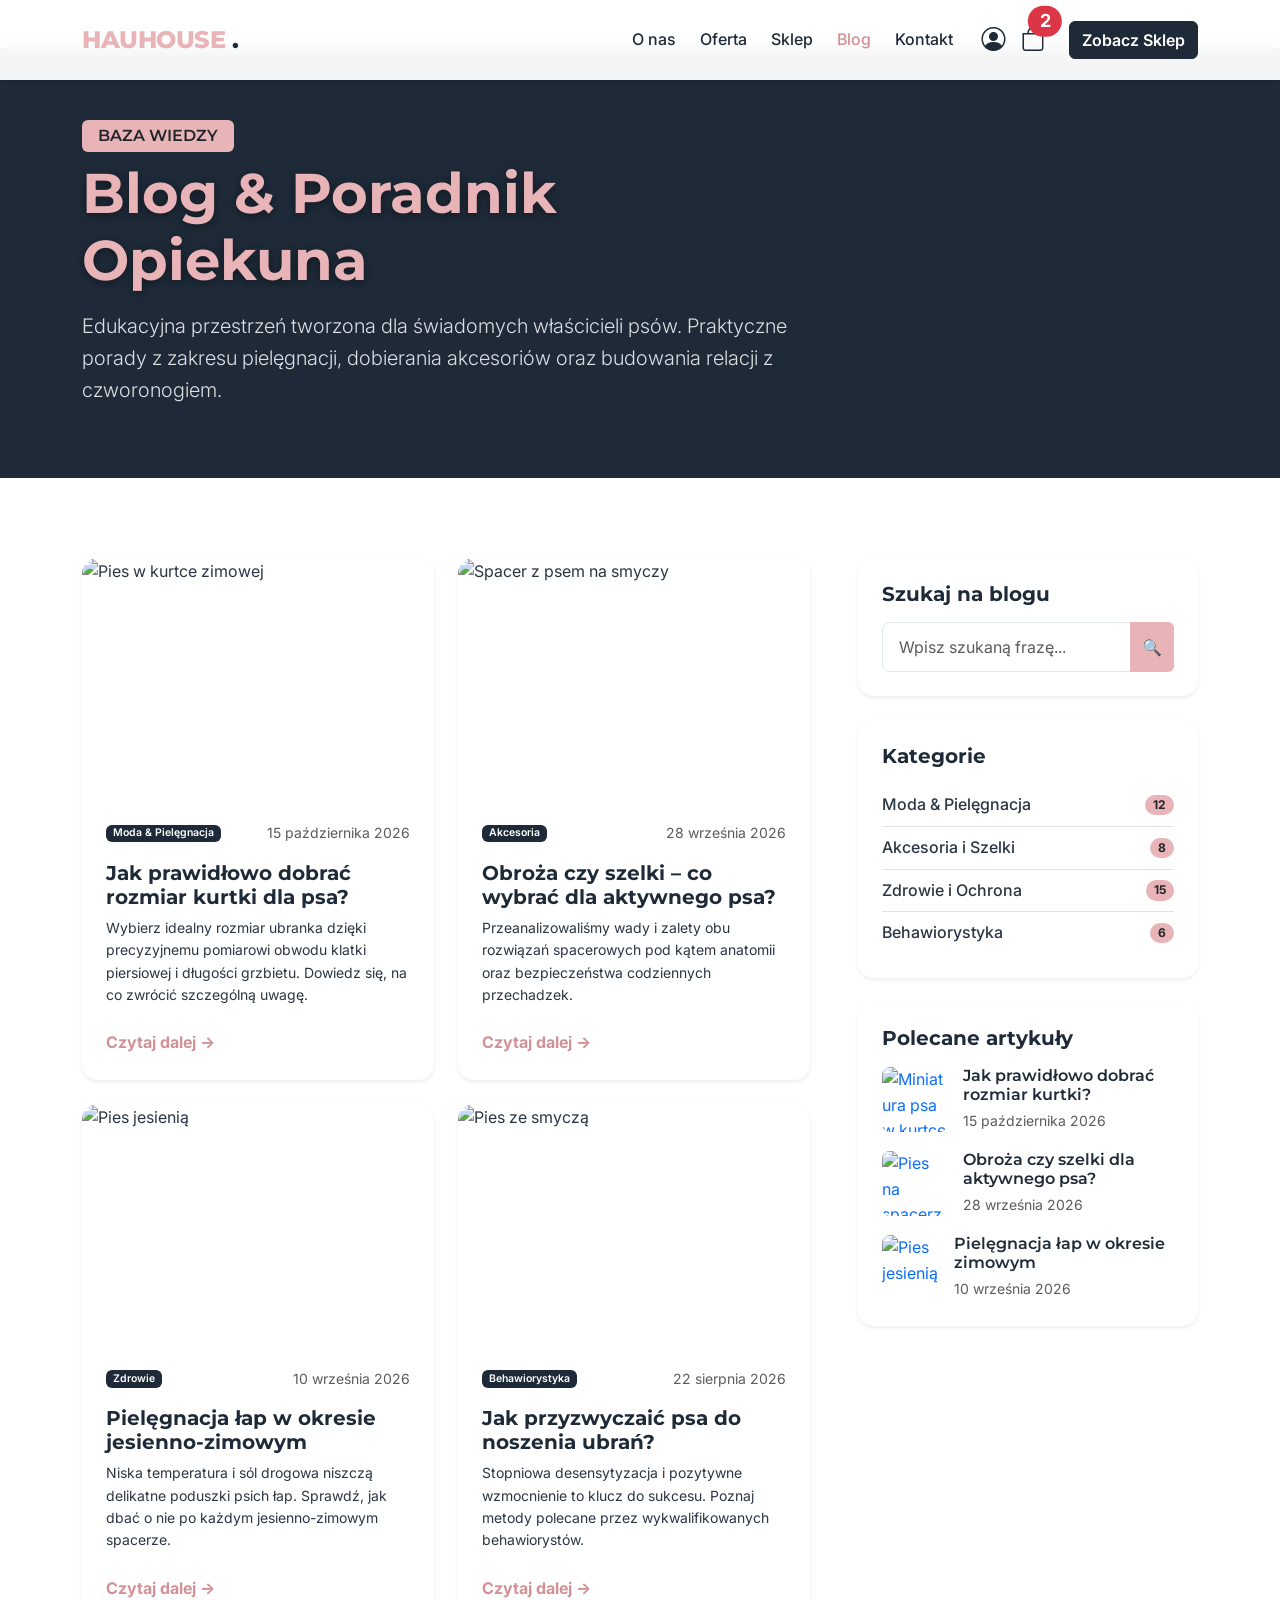
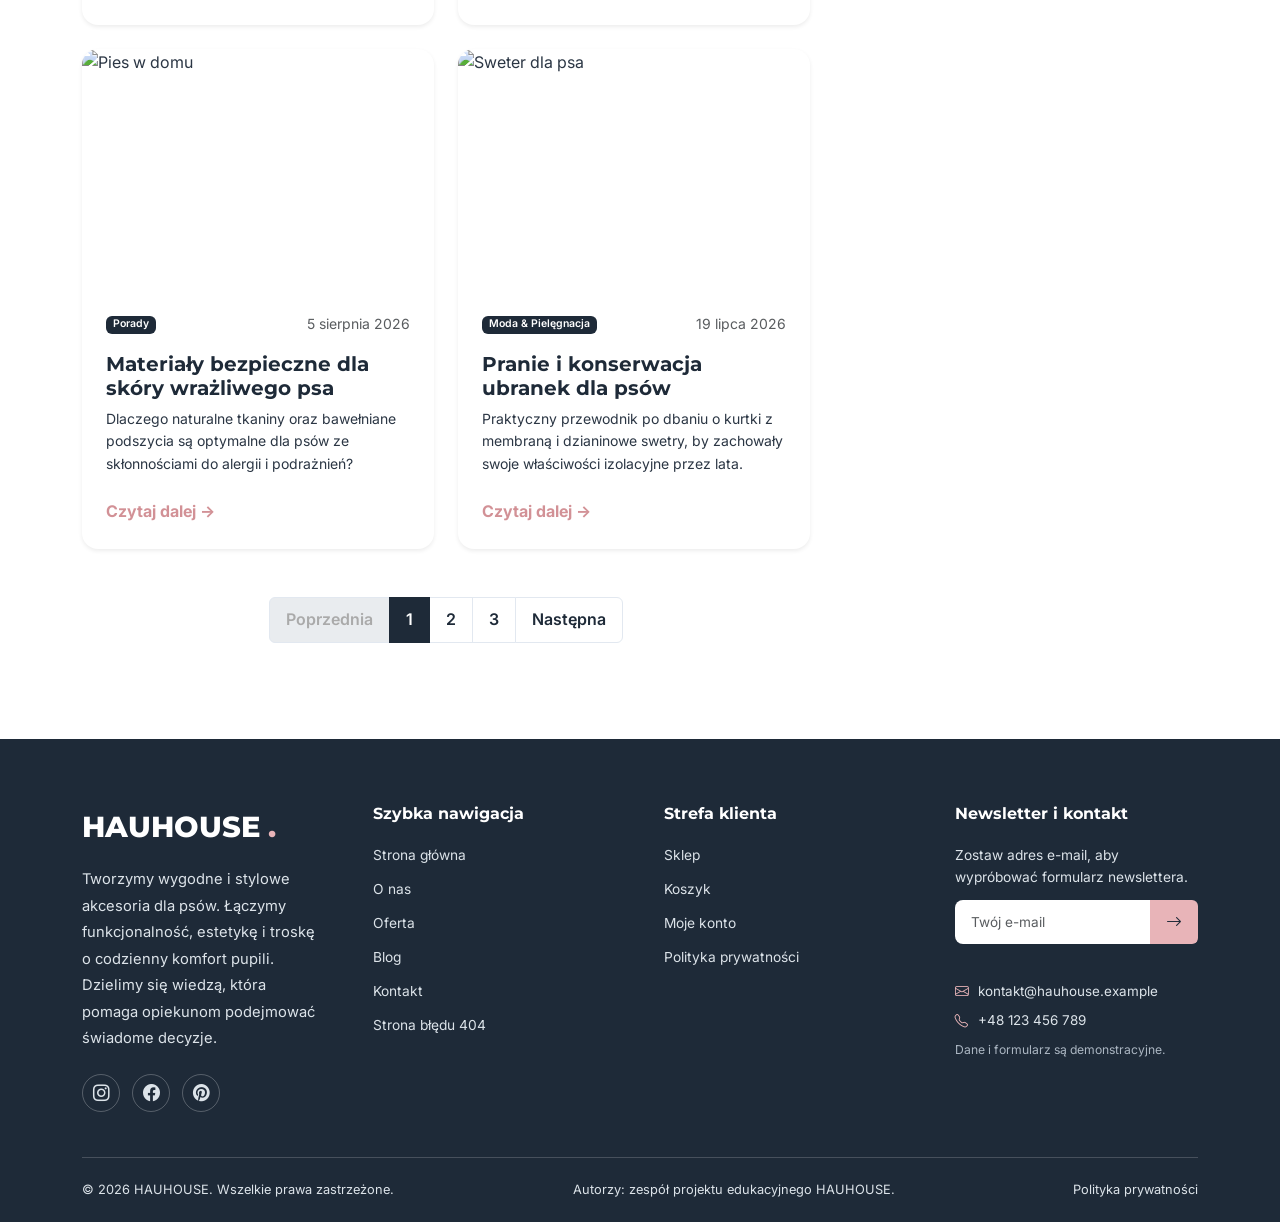
==== commit c2f25f75: "Pliki do projektu" ====
--- a/blog.html
+++ b/blog.html
@@ -476,6 +476,11 @@
          Kontakt
         </a>
        </li>
+<li>
+    <a href="404.html">
+        Strona błędu 404
+    </a>
+</li>
       </ul>
      </div>
      <!-- KOLUMNA 3: STREFA KLIENTA -->
